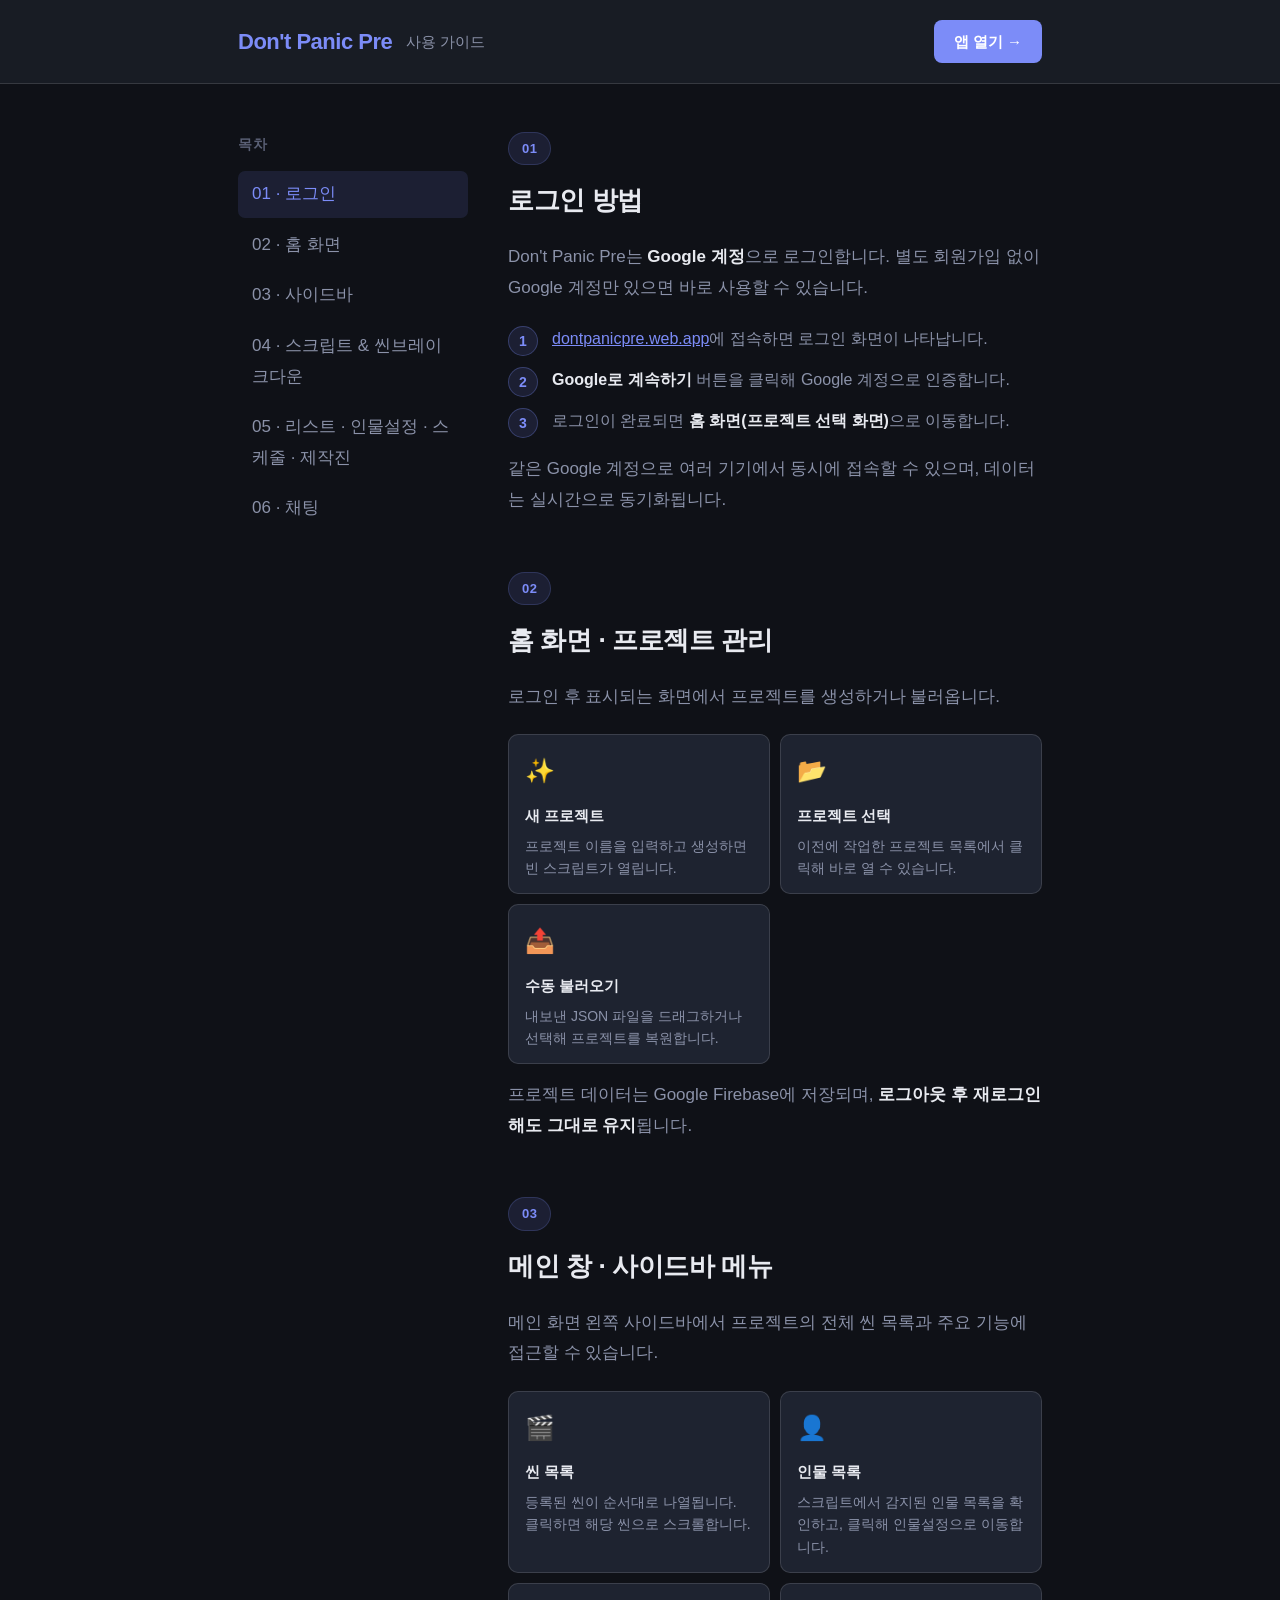
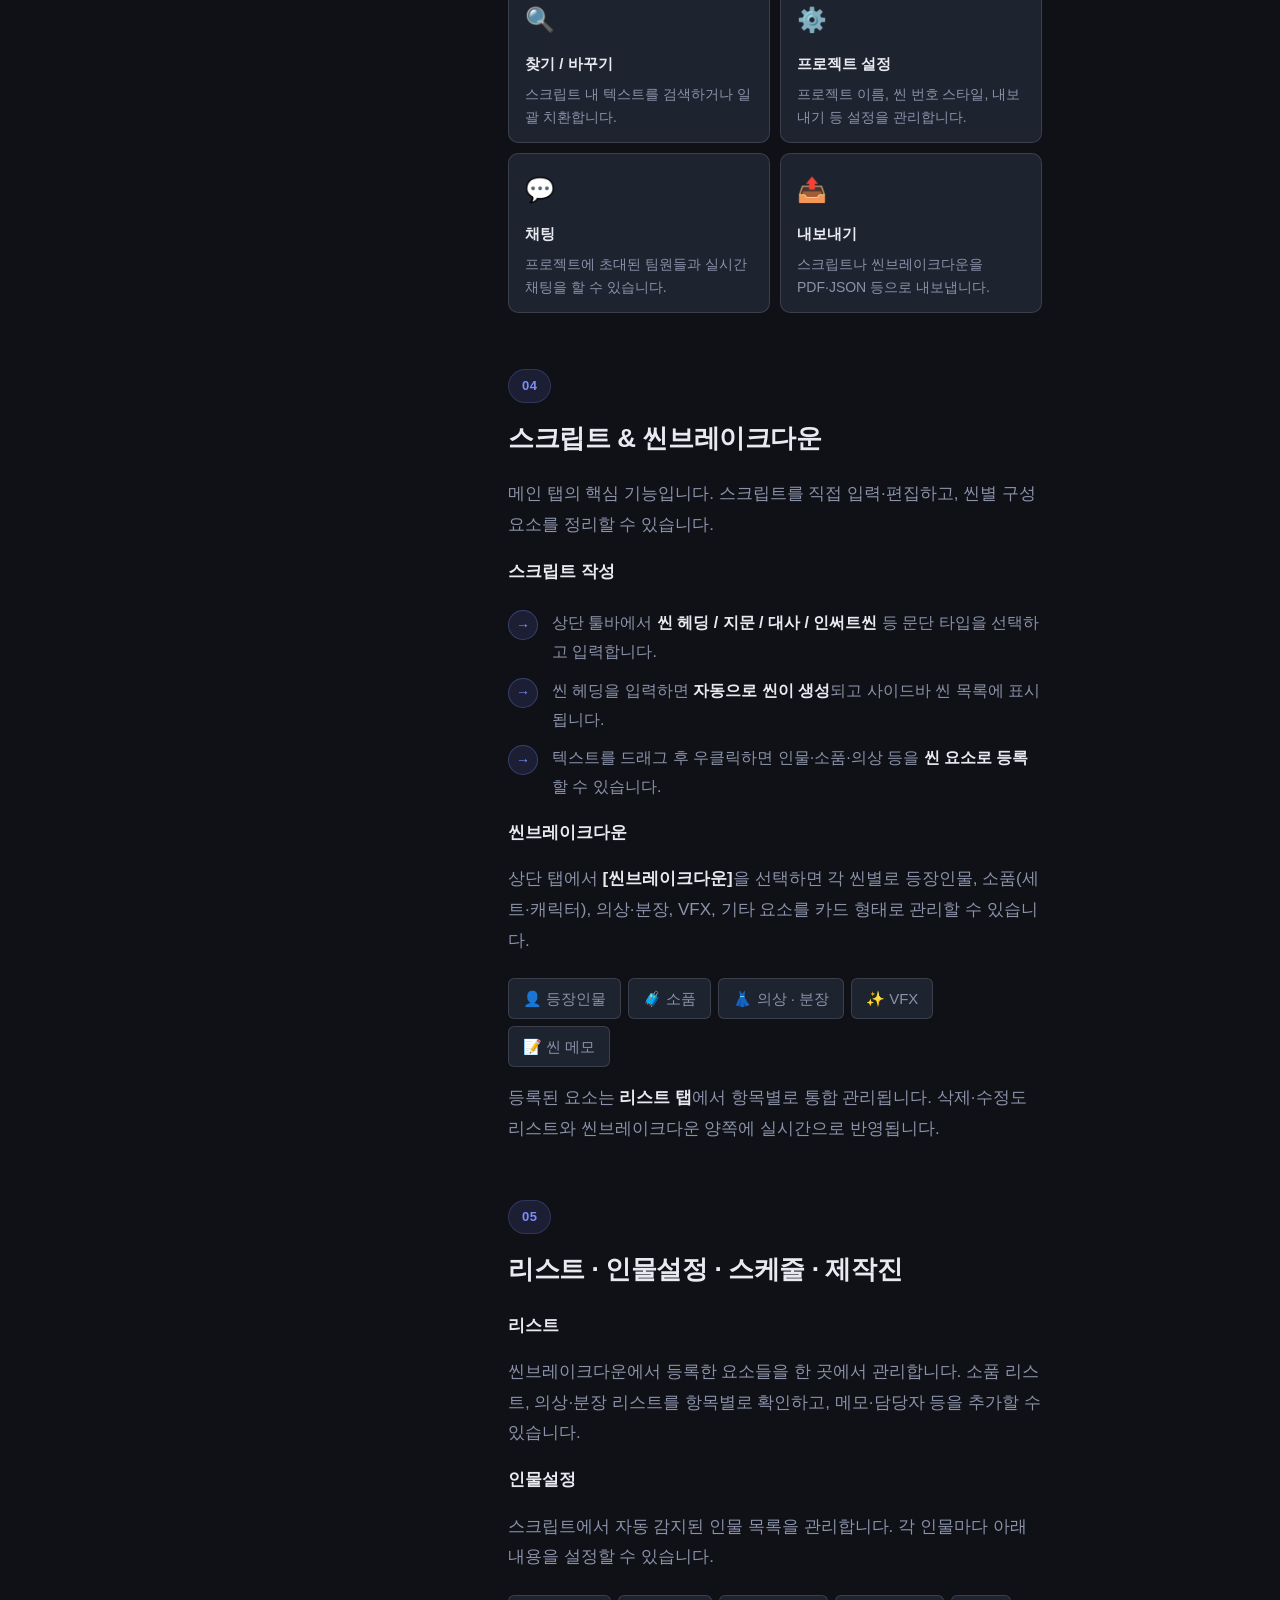
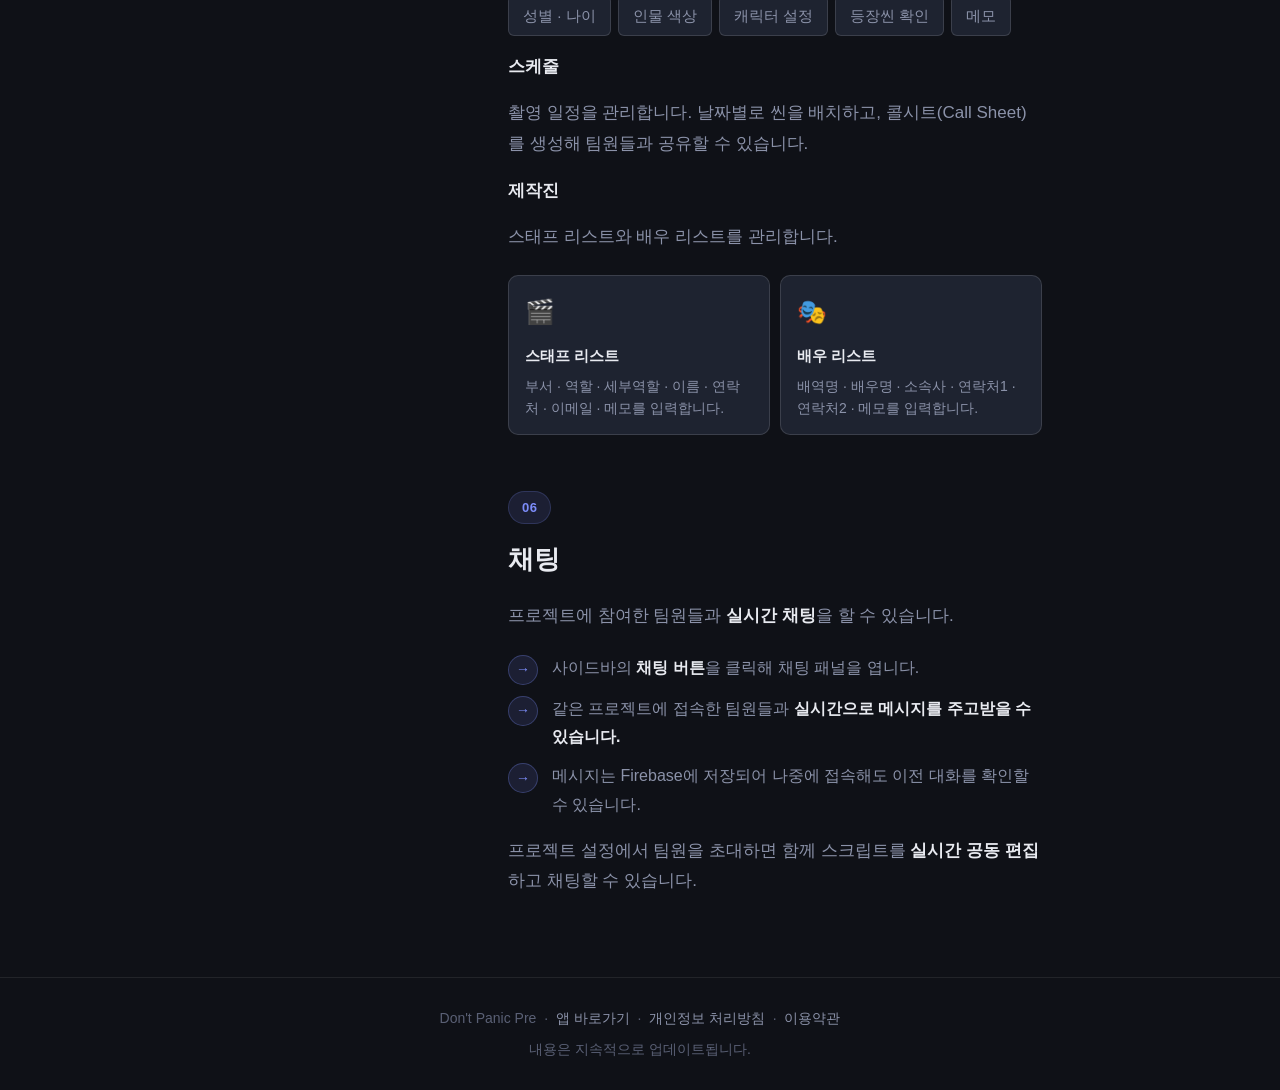
==== docs/guide.html @ 20be88e1 "사용가이드 목차 폰트 추가 확대 Co-Authored-By: Claude Sonnet 4.6 <noreply@anthropic.com>" ====
<!DOCTYPE html>
<html lang="ko">
<head>
  <meta charset="UTF-8">
  <meta name="viewport" content="width=device-width, initial-scale=1.0">
  <title>Don't Panic Pre — 사용 가이드</title>
  <style>
    :root {
      --bg: #0f1117;
      --surface: #181c24;
      --surface2: #1e2330;
      --border: rgba(255,255,255,.08);
      --border2: rgba(255,255,255,.13);
      --text: #e8eaf0;
      --text-muted: #8b92a9;
      --text-dim: #5a6075;
      --accent: #7c8cf8;
      --accent-glow: rgba(124,140,248,.12);
      --radius: 10px;
    }
    * { box-sizing: border-box; margin: 0; padding: 0; }
    body {
      background: var(--bg);
      color: var(--text);
      font-family: 'Apple SD Gothic Neo', 'Noto Sans KR', -apple-system, sans-serif;
      font-size: 17px;
      line-height: 1.8;
    }

    /* 헤더 */
    header {
      background: var(--surface);
      border-bottom: 1px solid var(--border2);
      padding: 20px 0;
      position: sticky;
      top: 0;
      z-index: 100;
    }
    .header-inner {
      max-width: 860px;
      margin: 0 auto;
      padding: 0 28px;
      display: flex;
      align-items: center;
      gap: 14px;
    }
    .header-logo {
      font-size: 22px;
      font-weight: 900;
      letter-spacing: -.5px;
      color: var(--accent);
    }
    .header-sub {
      font-size: 15px;
      color: var(--text-muted);
    }
    .header-btn {
      margin-left: auto;
      padding: 8px 20px;
      border-radius: 8px;
      background: var(--accent);
      color: #fff;
      font-size: 15px;
      font-weight: 700;
      text-decoration: none;
      transition: opacity .15s;
    }
    .header-btn:hover { opacity: .85; }

    /* 레이아웃 */
    .layout {
      max-width: 860px;
      margin: 0 auto;
      padding: 48px 28px 80px;
      display: grid;
      grid-template-columns: 230px 1fr;
      gap: 40px;
      align-items: start;
    }
    @media (max-width: 680px) {
      .layout { grid-template-columns: 1fr; }
      .toc { display: none; }
    }

    /* 목차 */
    .toc {
      position: sticky;
      top: 80px;
    }
    .toc-title {
      font-size: 14px;
      font-weight: 700;
      color: var(--text-dim);
      letter-spacing: .7px;
      text-transform: uppercase;
      margin-bottom: 14px;
    }
    .toc-list {
      list-style: none;
      display: flex;
      flex-direction: column;
      gap: 4px;
    }
    .toc-list a {
      display: block;
      padding: 8px 14px;
      border-radius: 7px;
      color: var(--text-muted);
      text-decoration: none;
      font-size: 17px;
      transition: all .12s;
    }
    .toc-list a:hover {
      color: var(--text);
      background: var(--surface2);
    }
    .toc-list a.active {
      color: var(--accent);
      background: var(--accent-glow);
    }

    /* 본문 */
    .content {
      display: flex;
      flex-direction: column;
      gap: 56px;
    }

    /* 섹션 */
    .section { scroll-margin-top: 100px; }
    .section-badge {
      display: inline-block;
      font-size: 13px;
      font-weight: 700;
      color: var(--accent);
      background: var(--accent-glow);
      border: 1px solid rgba(124,140,248,.2);
      border-radius: 20px;
      padding: 4px 13px;
      letter-spacing: .4px;
      margin-bottom: 12px;
    }
    .section-title {
      font-size: 26px;
      font-weight: 900;
      letter-spacing: -.4px;
      color: var(--text);
      margin-bottom: 18px;
    }
    .section-body {
      display: flex;
      flex-direction: column;
      gap: 16px;
      color: var(--text-muted);
    }
    .section-body p { color: var(--text-muted); }
    .section-body strong { color: var(--text); font-weight: 700; }

    /* 카드 */
    .card-grid {
      display: grid;
      grid-template-columns: repeat(auto-fill, minmax(200px, 1fr));
      gap: 10px;
      margin-top: 6px;
    }
    .card {
      background: var(--surface2);
      border: 1px solid var(--border2);
      border-radius: var(--radius);
      padding: 14px 16px;
    }
    .card-icon { font-size: 24px; margin-bottom: 9px; }
    .card-title { font-size: 15px; font-weight: 700; color: var(--text); margin-bottom: 6px; }
    .card-desc { font-size: 14px; color: var(--text-muted); line-height: 1.6; }

    /* 스텝 */
    .steps {
      display: flex;
      flex-direction: column;
      gap: 10px;
      margin-top: 6px;
    }
    .step {
      display: flex;
      gap: 14px;
      align-items: flex-start;
    }
    .step-num {
      flex-shrink: 0;
      width: 30px;
      height: 30px;
      border-radius: 50%;
      background: var(--accent-glow);
      border: 1px solid rgba(124,140,248,.3);
      color: var(--accent);
      font-size: 14px;
      font-weight: 700;
      display: flex;
      align-items: center;
      justify-content: center;
      margin-top: 1px;
    }
    .step-text { font-size: 16px; color: var(--text-muted); }
    .step-text strong { color: var(--text); }

    /* 태그 리스트 */
    .tag-list {
      display: flex;
      flex-wrap: wrap;
      gap: 7px;
      margin-top: 6px;
    }
    .tag {
      background: var(--surface2);
      border: 1px solid var(--border2);
      border-radius: 6px;
      padding: 6px 14px;
      font-size: 15px;
      color: var(--text-muted);
    }
    .tag strong { color: var(--text); }

    /* 구분선 */
    hr { border: none; border-top: 1px solid var(--border); }

    /* 푸터 */
    footer {
      border-top: 1px solid var(--border);
      padding: 28px;
      text-align: center;
      color: var(--text-dim);
      font-size: 14px;
    }
    footer a { color: var(--text-muted); text-decoration: none; }
    footer a:hover { color: var(--text); }
  </style>
</head>
<body>

<header>
  <div class="header-inner">
    <div class="header-logo">Don't Panic Pre</div>
    <div class="header-sub">사용 가이드</div>
    <a class="header-btn" href="https://dontpanicpre.web.app" target="_blank">앱 열기 →</a>
  </div>
</header>

<div class="layout">

  <!-- 목차 -->
  <nav class="toc">
    <div class="toc-title">목차</div>
    <ul class="toc-list">
      <li><a href="#login">01 · 로그인</a></li>
      <li><a href="#home">02 · 홈 화면</a></li>
      <li><a href="#sidebar">03 · 사이드바</a></li>
      <li><a href="#script">04 · 스크립트 & 씬브레이크다운</a></li>
      <li><a href="#tabs">05 · 리스트 · 인물설정 · 스케줄 · 제작진</a></li>
      <li><a href="#chat">06 · 채팅</a></li>
    </ul>
  </nav>

  <!-- 본문 -->
  <main class="content">

    <!-- 01 로그인 -->
    <section class="section" id="login">
      <div class="section-badge">01</div>
      <h2 class="section-title">로그인 방법</h2>
      <div class="section-body">
        <p>Don't Panic Pre는 <strong>Google 계정</strong>으로 로그인합니다. 별도 회원가입 없이 Google 계정만 있으면 바로 사용할 수 있습니다.</p>
        <div class="steps">
          <div class="step">
            <div class="step-num">1</div>
            <div class="step-text"><a href="https://dontpanicpre.web.app" style="color:var(--accent)">dontpanicpre.web.app</a>에 접속하면 로그인 화면이 나타납니다.</div>
          </div>
          <div class="step">
            <div class="step-num">2</div>
            <div class="step-text"><strong>Google로 계속하기</strong> 버튼을 클릭해 Google 계정으로 인증합니다.</div>
          </div>
          <div class="step">
            <div class="step-num">3</div>
            <div class="step-text">로그인이 완료되면 <strong>홈 화면(프로젝트 선택 화면)</strong>으로 이동합니다.</div>
          </div>
        </div>
        <p>같은 Google 계정으로 여러 기기에서 동시에 접속할 수 있으며, 데이터는 실시간으로 동기화됩니다.</p>
      </div>
    </section>

    <!-- 02 홈 화면 -->
    <section class="section" id="home">
      <div class="section-badge">02</div>
      <h2 class="section-title">홈 화면 · 프로젝트 관리</h2>
      <div class="section-body">
        <p>로그인 후 표시되는 화면에서 프로젝트를 생성하거나 불러옵니다.</p>
        <div class="card-grid">
          <div class="card">
            <div class="card-icon">✨</div>
            <div class="card-title">새 프로젝트</div>
            <div class="card-desc">프로젝트 이름을 입력하고 생성하면 빈 스크립트가 열립니다.</div>
          </div>
          <div class="card">
            <div class="card-icon">📂</div>
            <div class="card-title">프로젝트 선택</div>
            <div class="card-desc">이전에 작업한 프로젝트 목록에서 클릭해 바로 열 수 있습니다.</div>
          </div>
          <div class="card">
            <div class="card-icon">📤</div>
            <div class="card-title">수동 불러오기</div>
            <div class="card-desc">내보낸 JSON 파일을 드래그하거나 선택해 프로젝트를 복원합니다.</div>
          </div>
        </div>
        <p>프로젝트 데이터는 Google Firebase에 저장되며, <strong>로그아웃 후 재로그인해도 그대로 유지</strong>됩니다.</p>
      </div>
    </section>

    <!-- 03 사이드바 -->
    <section class="section" id="sidebar">
      <div class="section-badge">03</div>
      <h2 class="section-title">메인 창 · 사이드바 메뉴</h2>
      <div class="section-body">
        <p>메인 화면 왼쪽 사이드바에서 프로젝트의 전체 씬 목록과 주요 기능에 접근할 수 있습니다.</p>
        <div class="card-grid">
          <div class="card">
            <div class="card-icon">🎬</div>
            <div class="card-title">씬 목록</div>
            <div class="card-desc">등록된 씬이 순서대로 나열됩니다. 클릭하면 해당 씬으로 스크롤합니다.</div>
          </div>
          <div class="card">
            <div class="card-icon">👤</div>
            <div class="card-title">인물 목록</div>
            <div class="card-desc">스크립트에서 감지된 인물 목록을 확인하고, 클릭해 인물설정으로 이동합니다.</div>
          </div>
          <div class="card">
            <div class="card-icon">🔍</div>
            <div class="card-title">찾기 / 바꾸기</div>
            <div class="card-desc">스크립트 내 텍스트를 검색하거나 일괄 치환합니다.</div>
          </div>
          <div class="card">
            <div class="card-icon">⚙️</div>
            <div class="card-title">프로젝트 설정</div>
            <div class="card-desc">프로젝트 이름, 씬 번호 스타일, 내보내기 등 설정을 관리합니다.</div>
          </div>
          <div class="card">
            <div class="card-icon">💬</div>
            <div class="card-title">채팅</div>
            <div class="card-desc">프로젝트에 초대된 팀원들과 실시간 채팅을 할 수 있습니다.</div>
          </div>
          <div class="card">
            <div class="card-icon">📤</div>
            <div class="card-title">내보내기</div>
            <div class="card-desc">스크립트나 씬브레이크다운을 PDF·JSON 등으로 내보냅니다.</div>
          </div>
        </div>
      </div>
    </section>

    <!-- 04 스크립트 & 씬브레이크다운 -->
    <section class="section" id="script">
      <div class="section-badge">04</div>
      <h2 class="section-title">스크립트 & 씬브레이크다운</h2>
      <div class="section-body">
        <p>메인 탭의 핵심 기능입니다. 스크립트를 직접 입력·편집하고, 씬별 구성요소를 정리할 수 있습니다.</p>

        <strong>스크립트 작성</strong>
        <div class="steps">
          <div class="step">
            <div class="step-num">→</div>
            <div class="step-text">상단 툴바에서 <strong>씬 헤딩 / 지문 / 대사 / 인써트씬</strong> 등 문단 타입을 선택하고 입력합니다.</div>
          </div>
          <div class="step">
            <div class="step-num">→</div>
            <div class="step-text">씬 헤딩을 입력하면 <strong>자동으로 씬이 생성</strong>되고 사이드바 씬 목록에 표시됩니다.</div>
          </div>
          <div class="step">
            <div class="step-num">→</div>
            <div class="step-text">텍스트를 드래그 후 우클릭하면 인물·소품·의상 등을 <strong>씬 요소로 등록</strong>할 수 있습니다.</div>
          </div>
        </div>

        <strong>씬브레이크다운</strong>
        <p>상단 탭에서 <strong>[씬브레이크다운]</strong>을 선택하면 각 씬별로 등장인물, 소품(세트·캐릭터), 의상·분장, VFX, 기타 요소를 카드 형태로 관리할 수 있습니다.</p>
        <div class="tag-list">
          <div class="tag"><strong>👤</strong> 등장인물</div>
          <div class="tag"><strong>🧳</strong> 소품</div>
          <div class="tag"><strong>👗</strong> 의상 · 분장</div>
          <div class="tag"><strong>✨</strong> VFX</div>
          <div class="tag"><strong>📝</strong> 씬 메모</div>
        </div>
        <p>등록된 요소는 <strong>리스트 탭</strong>에서 항목별로 통합 관리됩니다. 삭제·수정도 리스트와 씬브레이크다운 양쪽에 실시간으로 반영됩니다.</p>
      </div>
    </section>

    <!-- 05 리스트·인물설정·스케줄·제작진 -->
    <section class="section" id="tabs">
      <div class="section-badge">05</div>
      <h2 class="section-title">리스트 · 인물설정 · 스케줄 · 제작진</h2>
      <div class="section-body">

        <strong>리스트</strong>
        <p>씬브레이크다운에서 등록한 요소들을 한 곳에서 관리합니다. 소품 리스트, 의상·분장 리스트를 항목별로 확인하고, 메모·담당자 등을 추가할 수 있습니다.</p>

        <strong>인물설정</strong>
        <p>스크립트에서 자동 감지된 인물 목록을 관리합니다. 각 인물마다 아래 내용을 설정할 수 있습니다.</p>
        <div class="tag-list">
          <div class="tag">성별 · 나이</div>
          <div class="tag">인물 색상</div>
          <div class="tag">캐릭터 설정</div>
          <div class="tag">등장씬 확인</div>
          <div class="tag">메모</div>
        </div>

        <strong>스케줄</strong>
        <p>촬영 일정을 관리합니다. 날짜별로 씬을 배치하고, 콜시트(Call Sheet)를 생성해 팀원들과 공유할 수 있습니다.</p>

        <strong>제작진</strong>
        <p>스태프 리스트와 배우 리스트를 관리합니다.</p>
        <div class="card-grid">
          <div class="card">
            <div class="card-icon">🎬</div>
            <div class="card-title">스태프 리스트</div>
            <div class="card-desc">부서 · 역할 · 세부역할 · 이름 · 연락처 · 이메일 · 메모를 입력합니다.</div>
          </div>
          <div class="card">
            <div class="card-icon">🎭</div>
            <div class="card-title">배우 리스트</div>
            <div class="card-desc">배역명 · 배우명 · 소속사 · 연락처1 · 연락처2 · 메모를 입력합니다.</div>
          </div>
        </div>
      </div>
    </section>

    <!-- 06 채팅 -->
    <section class="section" id="chat">
      <div class="section-badge">06</div>
      <h2 class="section-title">채팅</h2>
      <div class="section-body">
        <p>프로젝트에 참여한 팀원들과 <strong>실시간 채팅</strong>을 할 수 있습니다.</p>
        <div class="steps">
          <div class="step">
            <div class="step-num">→</div>
            <div class="step-text">사이드바의 <strong>채팅 버튼</strong>을 클릭해 채팅 패널을 엽니다.</div>
          </div>
          <div class="step">
            <div class="step-num">→</div>
            <div class="step-text">같은 프로젝트에 접속한 팀원들과 <strong>실시간으로 메시지를 주고받을 수 있습니다.</strong></div>
          </div>
          <div class="step">
            <div class="step-num">→</div>
            <div class="step-text">메시지는 Firebase에 저장되어 나중에 접속해도 이전 대화를 확인할 수 있습니다.</div>
          </div>
        </div>
        <p>프로젝트 설정에서 팀원을 초대하면 함께 스크립트를 <strong>실시간 공동 편집</strong>하고 채팅할 수 있습니다.</p>
      </div>
    </section>

  </main>
</div>

<footer>
  <p>Don't Panic Pre &nbsp;·&nbsp; <a href="https://dontpanicpre.web.app" target="_blank">앱 바로가기</a> &nbsp;·&nbsp; <a href="privacy.html">개인정보 처리방침</a> &nbsp;·&nbsp; <a href="terms.html">이용약관</a></p>
  <p style="margin-top:6px">내용은 지속적으로 업데이트됩니다.</p>
</footer>

<script>
  // 스크롤 위치에 따른 목차 활성화
  const sections = document.querySelectorAll('.section');
  const tocLinks = document.querySelectorAll('.toc-list a');

  const observer = new IntersectionObserver(entries => {
    entries.forEach(entry => {
      if (entry.isIntersecting) {
        tocLinks.forEach(a => a.classList.remove('active'));
        const active = document.querySelector(`.toc-list a[href="#${entry.target.id}"]`);
        if (active) active.classList.add('active');
      }
    });
  }, { rootMargin: '-20% 0px -70% 0px' });

  sections.forEach(s => observer.observe(s));
</script>

</body>
</html>
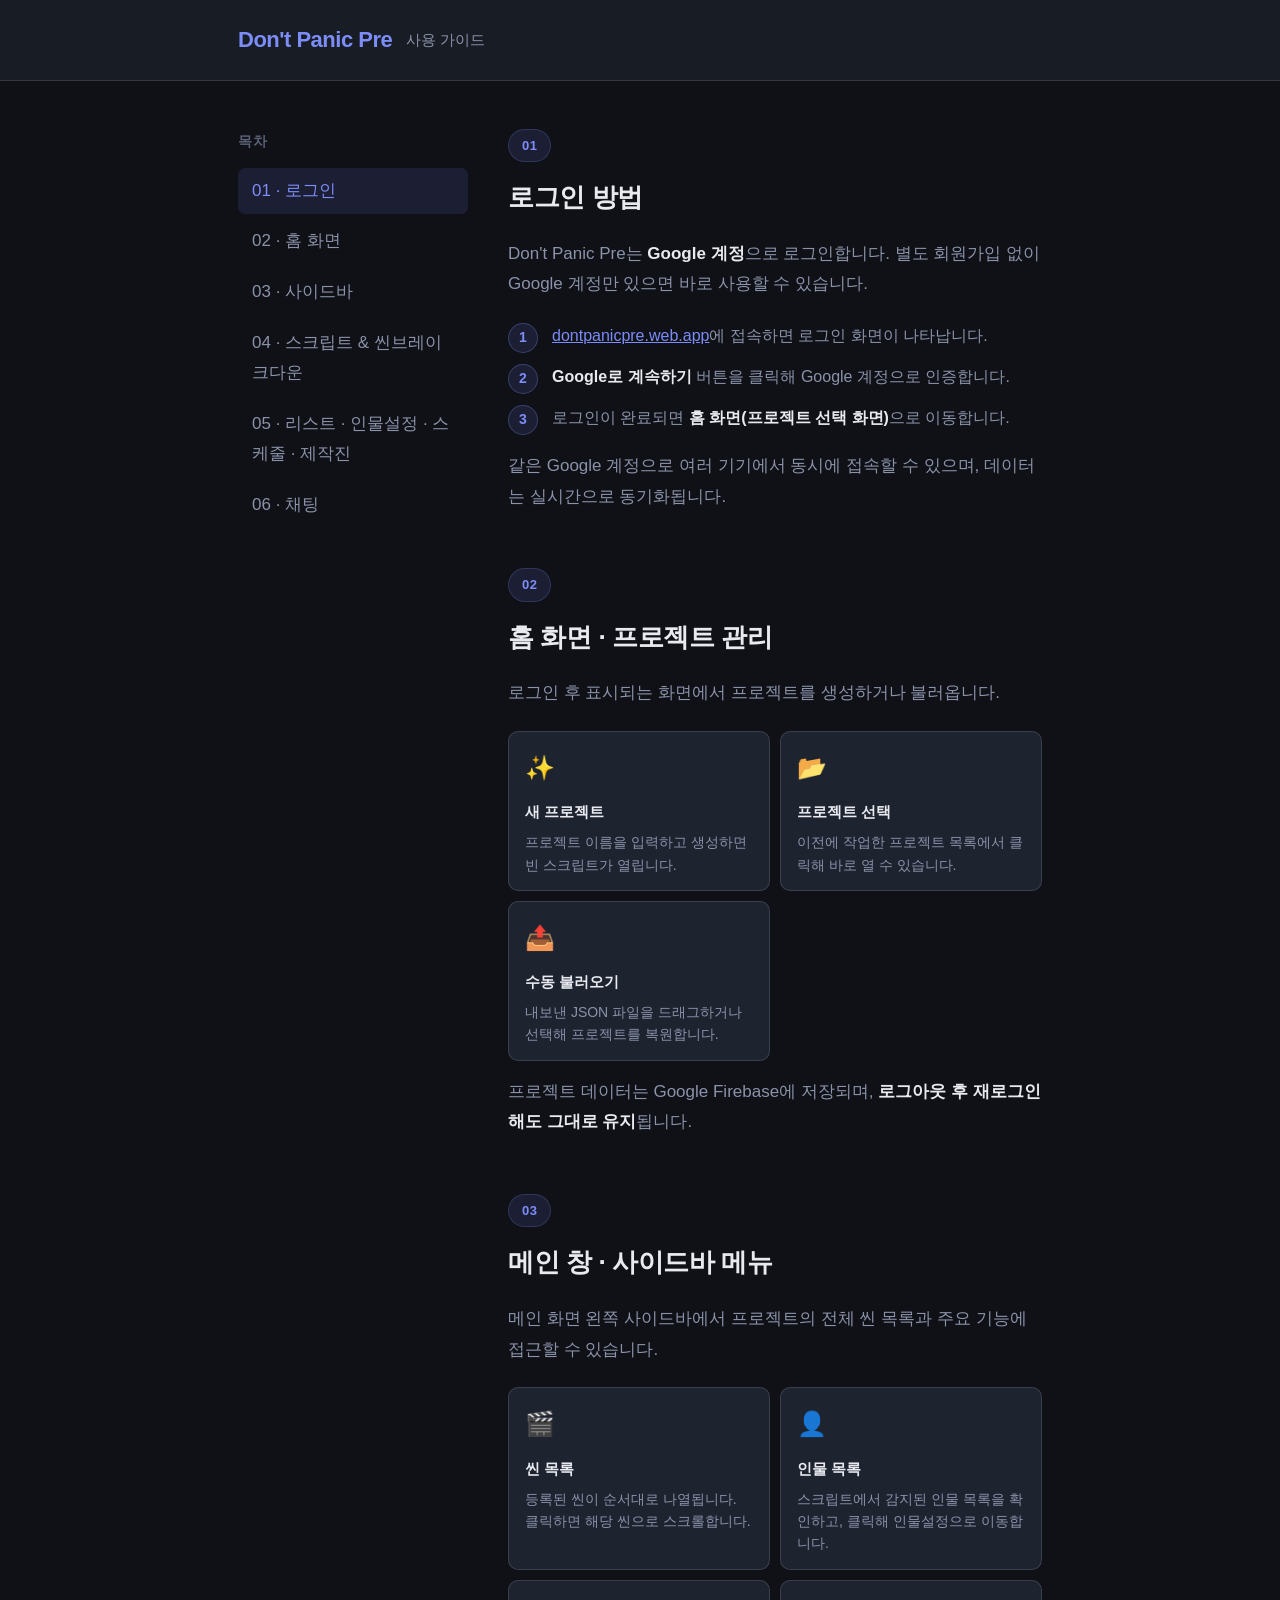
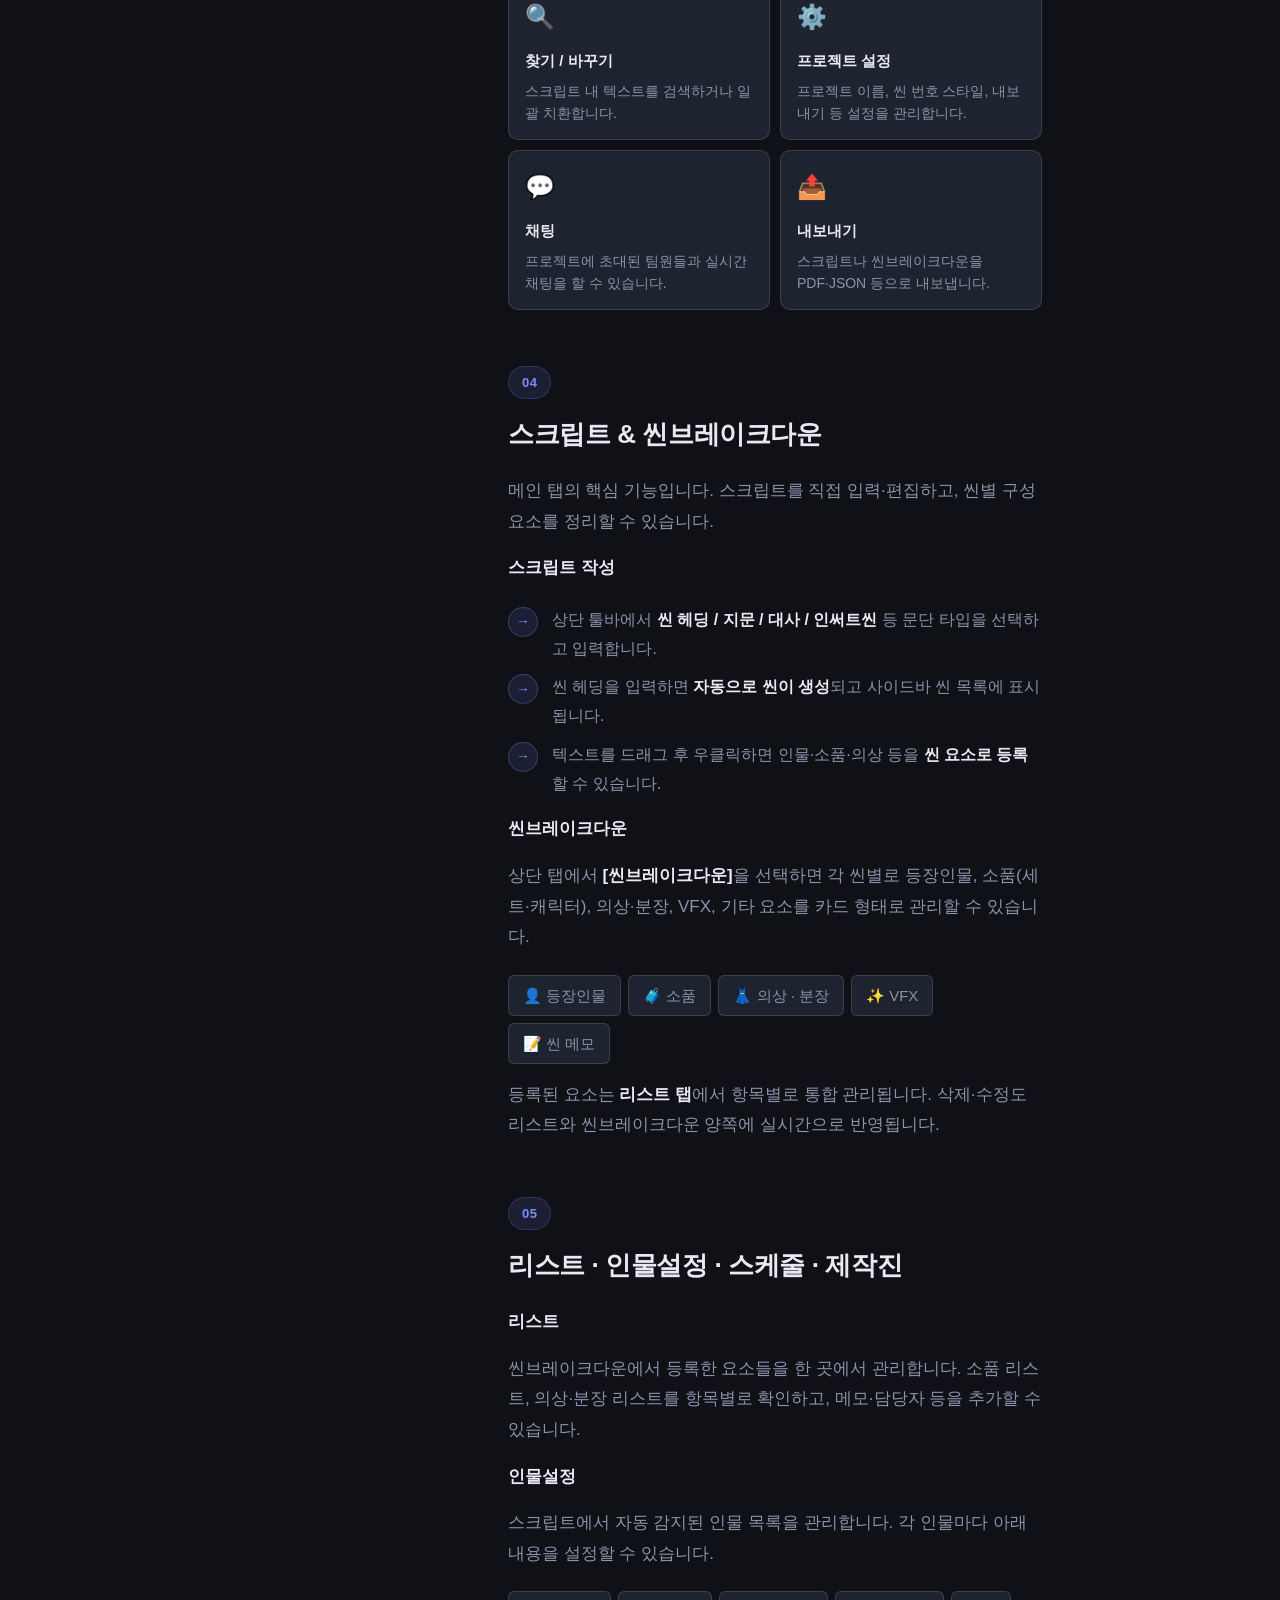
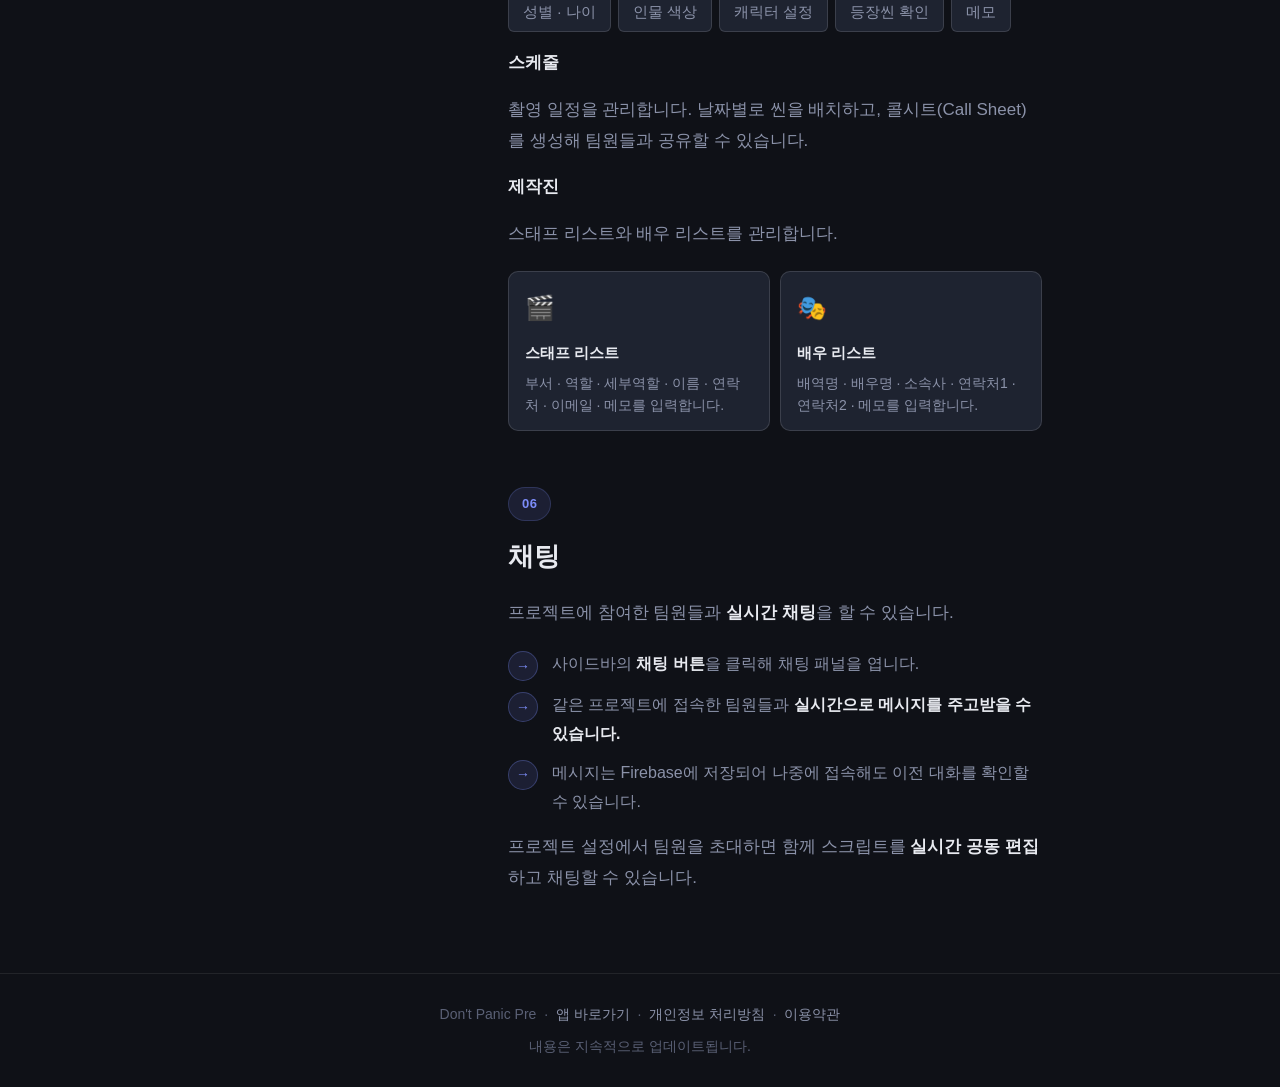
==== commit a34bf340: "사용가이드 목차 sticky 고정, 앱 열기 버튼 제거 Co-Authored-By: Claude Sonnet 4.6 <noreply@anthropic.com>" ====
--- a/docs/guide.html
+++ b/docs/guide.html
@@ -54,18 +54,6 @@
       font-size: 15px;
       color: var(--text-muted);
     }
-    .header-btn {
-      margin-left: auto;
-      padding: 8px 20px;
-      border-radius: 8px;
-      background: var(--accent);
-      color: #fff;
-      font-size: 15px;
-      font-weight: 700;
-      text-decoration: none;
-      transition: opacity .15s;
-    }
-    .header-btn:hover { opacity: .85; }
 
     /* 레이아웃 */
     .layout {
@@ -75,7 +63,6 @@
       display: grid;
       grid-template-columns: 230px 1fr;
       gap: 40px;
-      align-items: start;
     }
     @media (max-width: 680px) {
       .layout { grid-template-columns: 1fr; }
@@ -86,6 +73,7 @@
     .toc {
       position: sticky;
       top: 80px;
+      align-self: start;
     }
     .toc-title {
       font-size: 14px;
@@ -241,7 +229,6 @@
   <div class="header-inner">
     <div class="header-logo">Don't Panic Pre</div>
     <div class="header-sub">사용 가이드</div>
-    <a class="header-btn" href="https://dontpanicpre.web.app" target="_blank">앱 열기 →</a>
   </div>
 </header>
 
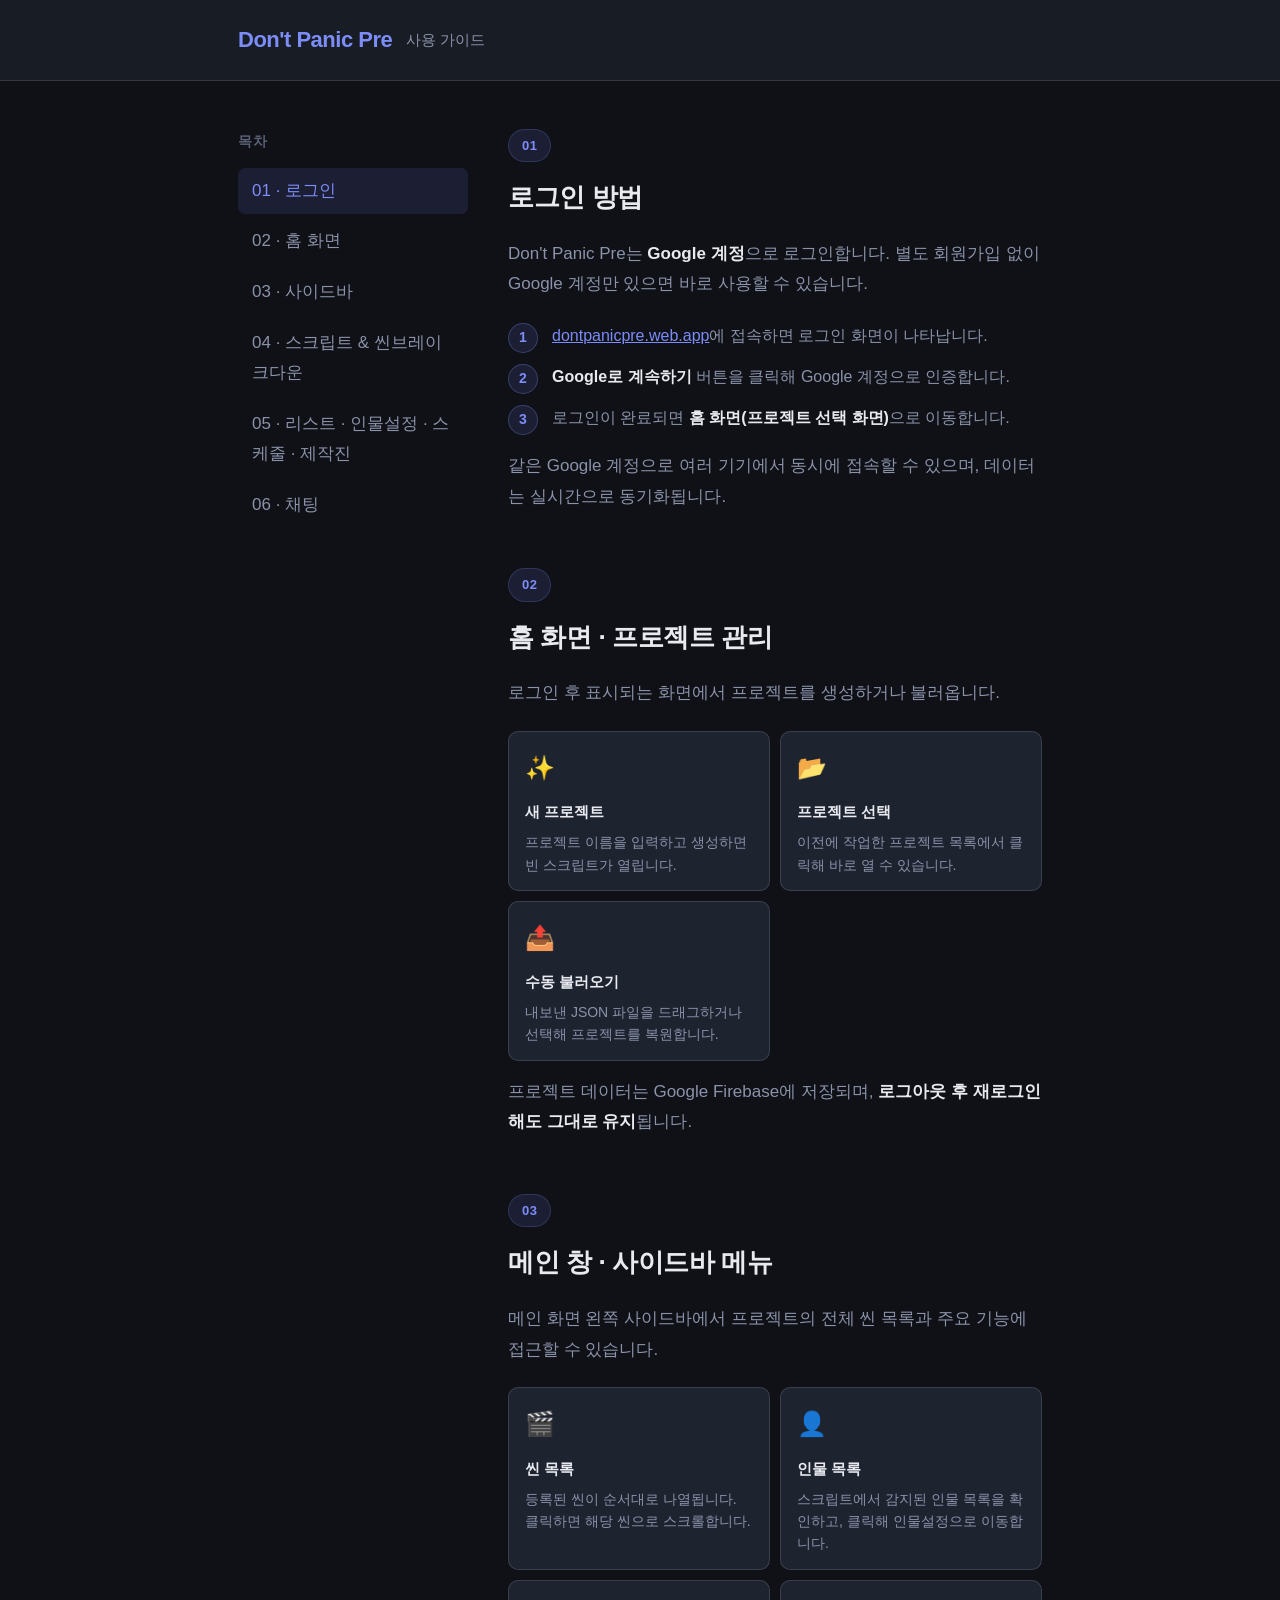
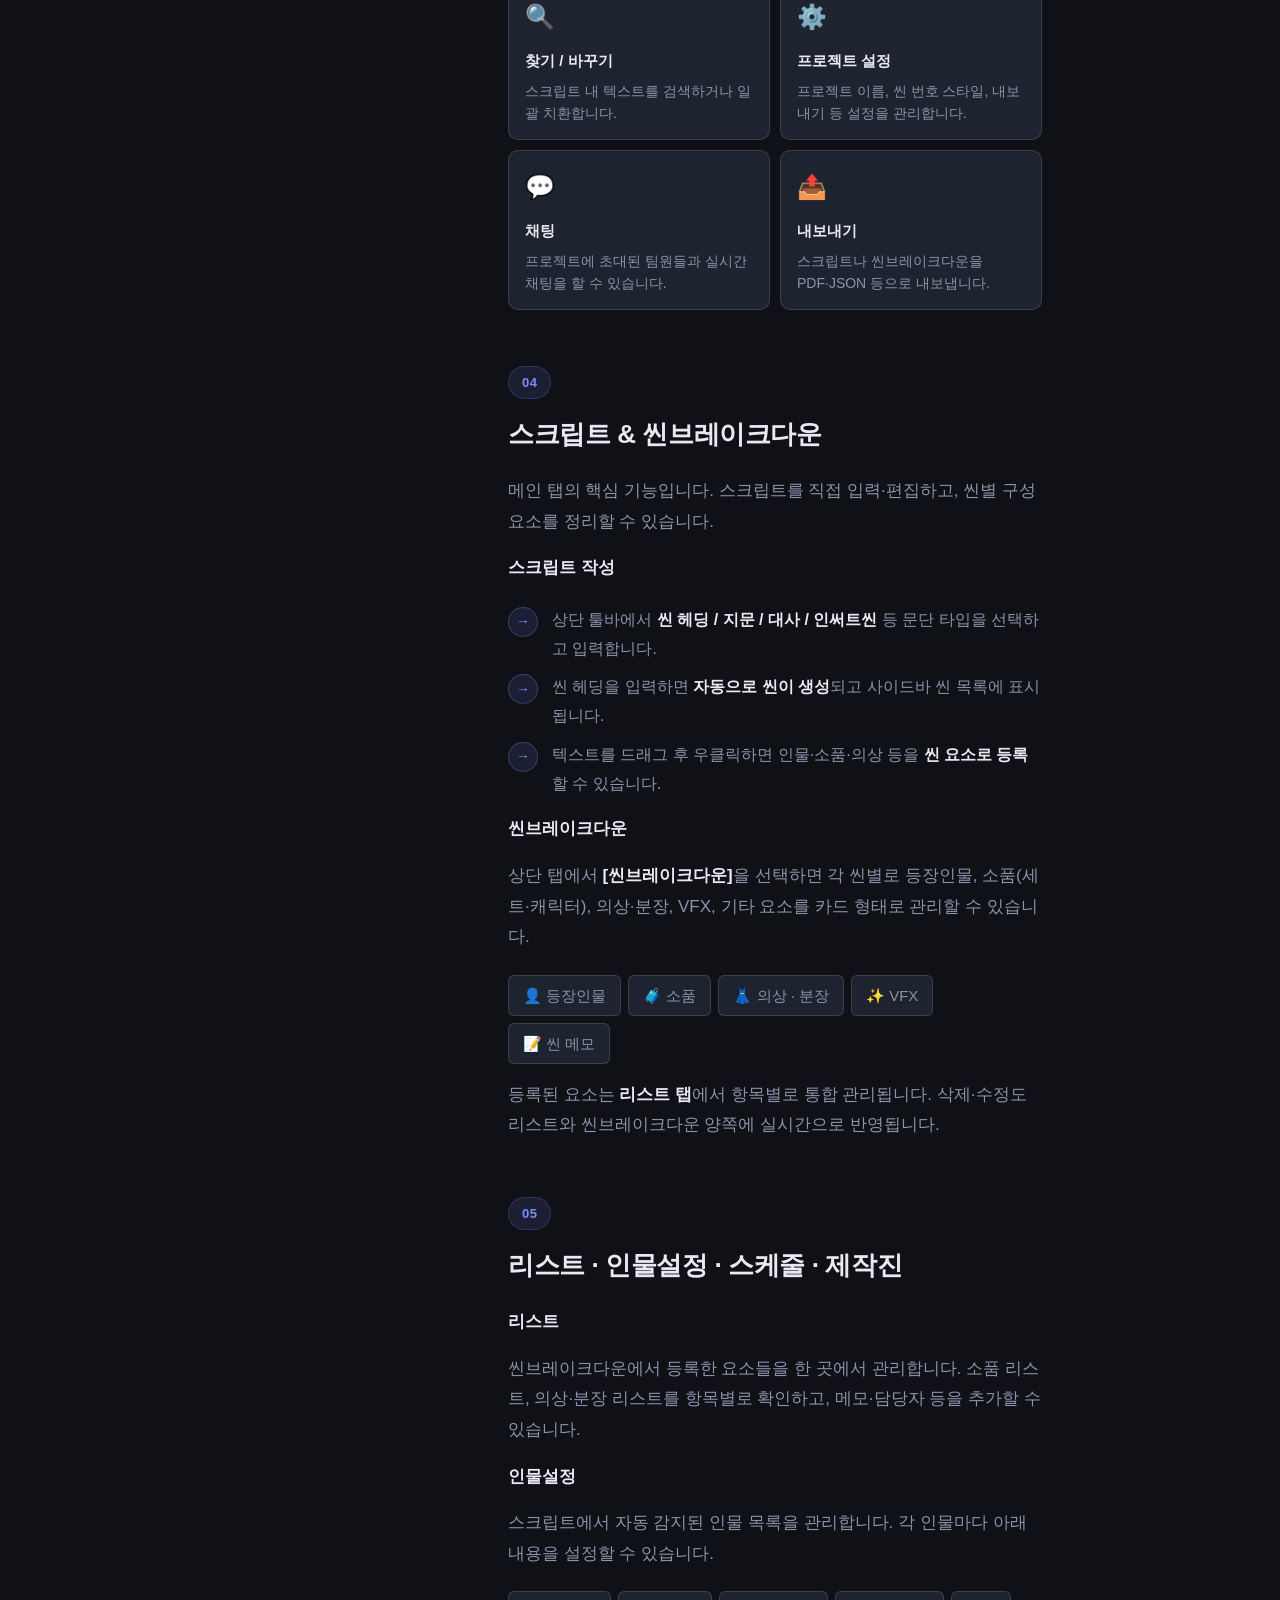
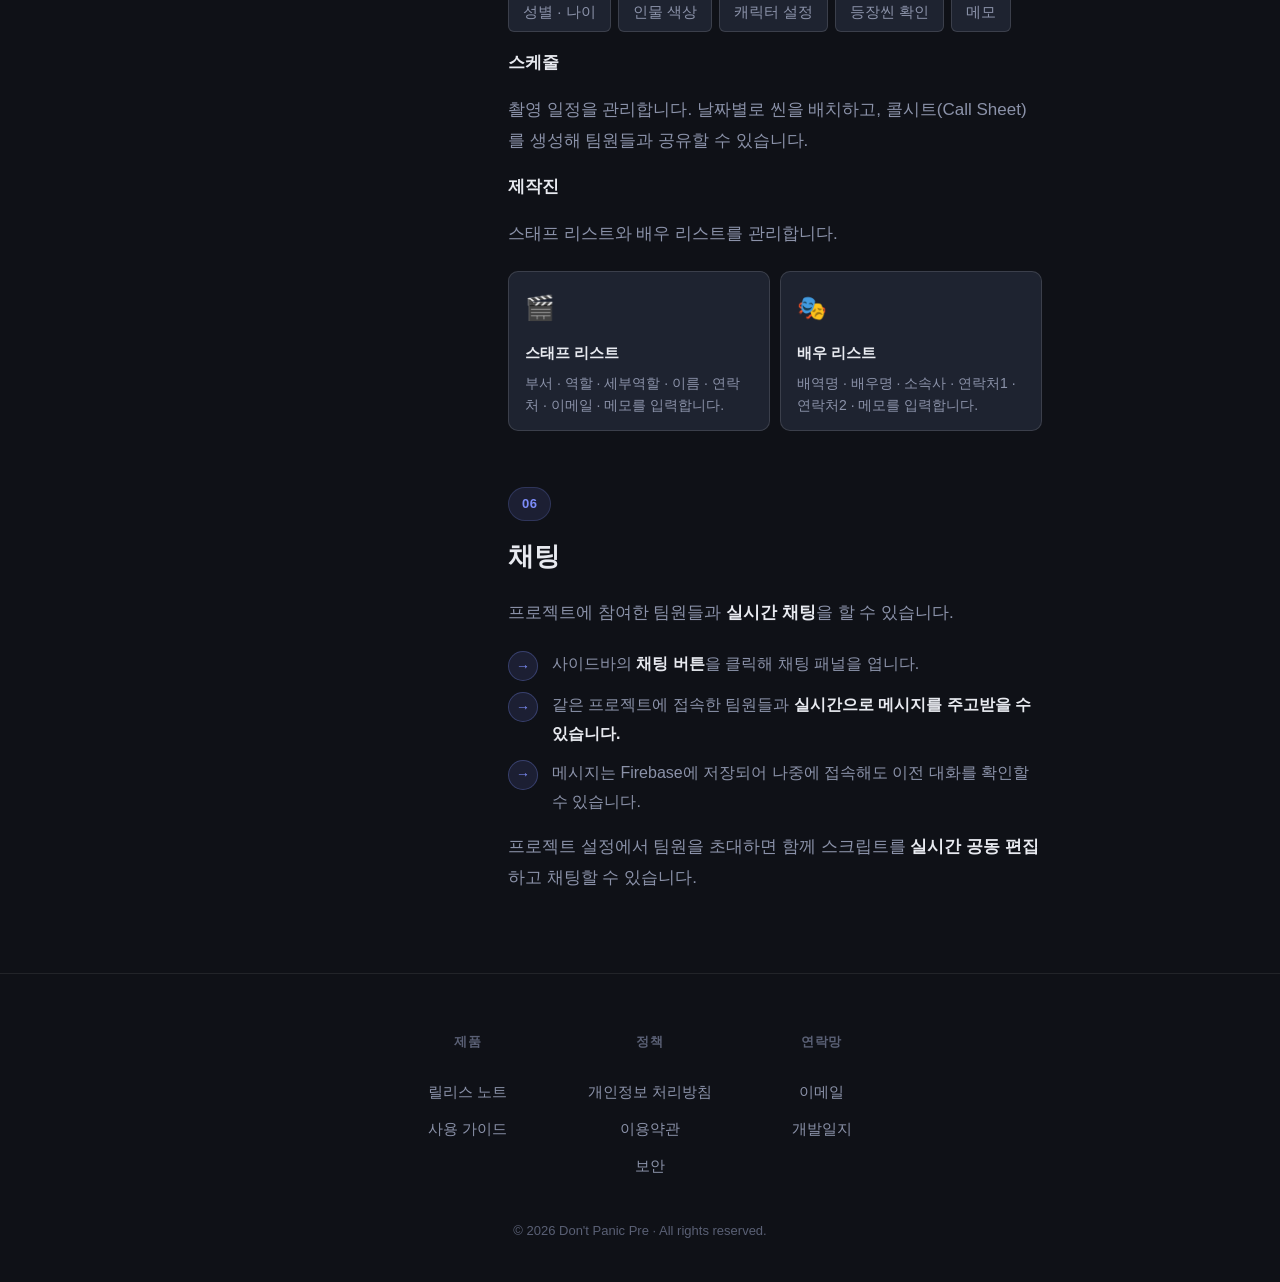
==== commit 7c6280dc: "랜딩 푸터 사용가이드 링크 추가, 가이드 페이지 푸터 통일 Co-Authored-By: Claude Sonnet 4.6 <noreply@anthropic.com>" ====
--- a/docs/guide.html
+++ b/docs/guide.html
@@ -214,13 +214,41 @@
     /* 푸터 */
     footer {
       border-top: 1px solid var(--border);
-      padding: 28px;
+      padding: 56px 28px 40px;
       text-align: center;
+    }
+    .footer-cols {
+      display: flex;
+      justify-content: center;
+      gap: 80px;
+      margin-bottom: 40px;
+      flex-wrap: wrap;
+    }
+    .footer-col-title {
+      font-size: 13px;
+      font-weight: 700;
       color: var(--text-dim);
-      font-size: 14px;
-    }
-    footer a { color: var(--text-muted); text-decoration: none; }
-    footer a:hover { color: var(--text); }
+      text-transform: uppercase;
+      letter-spacing: .6px;
+      margin-bottom: 14px;
+    }
+    .footer-col {
+      display: flex;
+      flex-direction: column;
+      gap: 10px;
+      align-items: center;
+    }
+    .footer-link {
+      font-size: 15px;
+      color: var(--text-muted);
+      text-decoration: none;
+      transition: color .12s;
+    }
+    .footer-link:hover { color: var(--text); }
+    .footer-copy {
+      font-size: 13px;
+      color: var(--text-dim);
+    }
   </style>
 </head>
 <body>
@@ -445,8 +473,25 @@
 </div>
 
 <footer>
-  <p>Don't Panic Pre &nbsp;·&nbsp; <a href="https://dontpanicpre.web.app" target="_blank">앱 바로가기</a> &nbsp;·&nbsp; <a href="privacy.html">개인정보 처리방침</a> &nbsp;·&nbsp; <a href="terms.html">이용약관</a></p>
-  <p style="margin-top:6px">내용은 지속적으로 업데이트됩니다.</p>
+  <div class="footer-cols">
+    <div class="footer-col">
+      <div class="footer-col-title">제품</div>
+      <a class="footer-link" href="#">릴리스 노트</a>
+      <a class="footer-link" href="guide.html">사용 가이드</a>
+    </div>
+    <div class="footer-col">
+      <div class="footer-col-title">정책</div>
+      <a class="footer-link" href="privacy.html">개인정보 처리방침</a>
+      <a class="footer-link" href="terms.html">이용약관</a>
+      <a class="footer-link" href="security.html">보안</a>
+    </div>
+    <div class="footer-col">
+      <div class="footer-col-title">연락망</div>
+      <a class="footer-link" href="mailto:yogotgam@gmail.com">이메일</a>
+      <a class="footer-link" href="#">개발일지</a>
+    </div>
+  </div>
+  <p class="footer-copy">© 2026 Don't Panic Pre · All rights reserved.</p>
 </footer>
 
 <script>
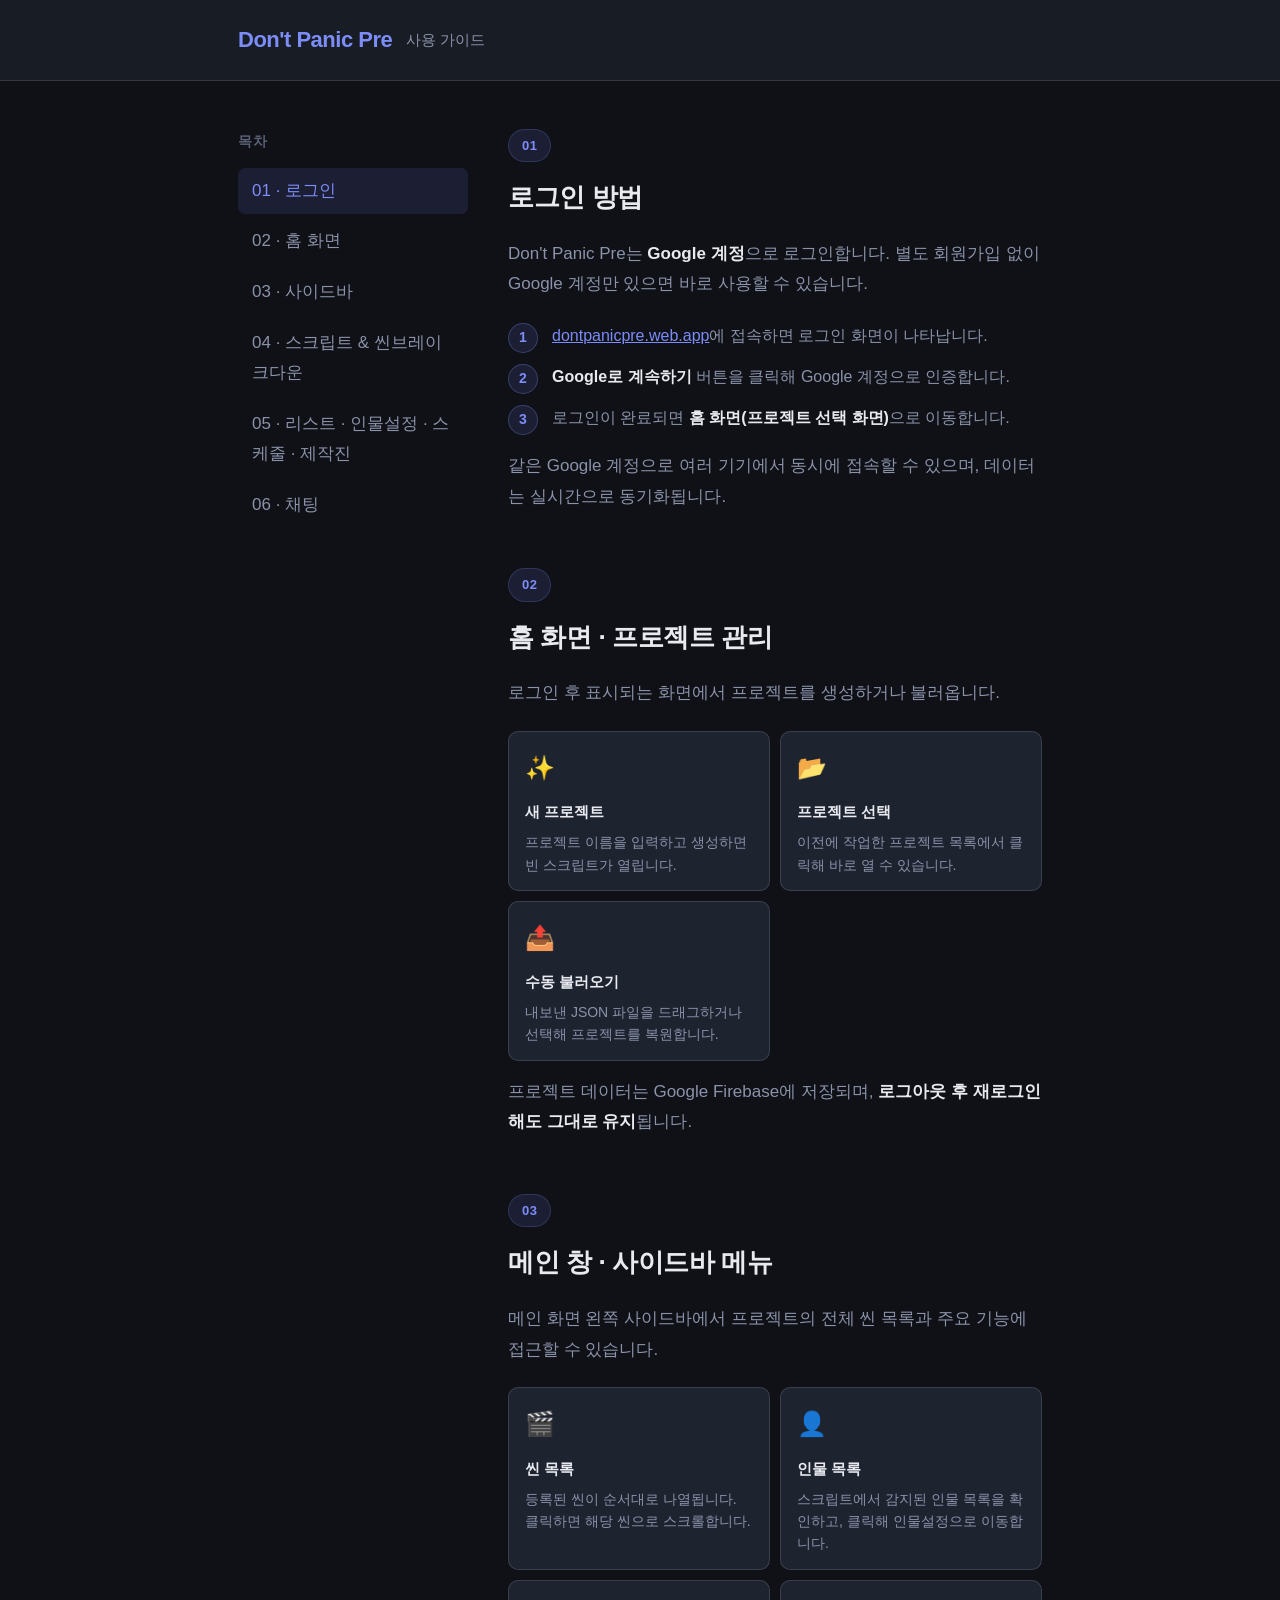
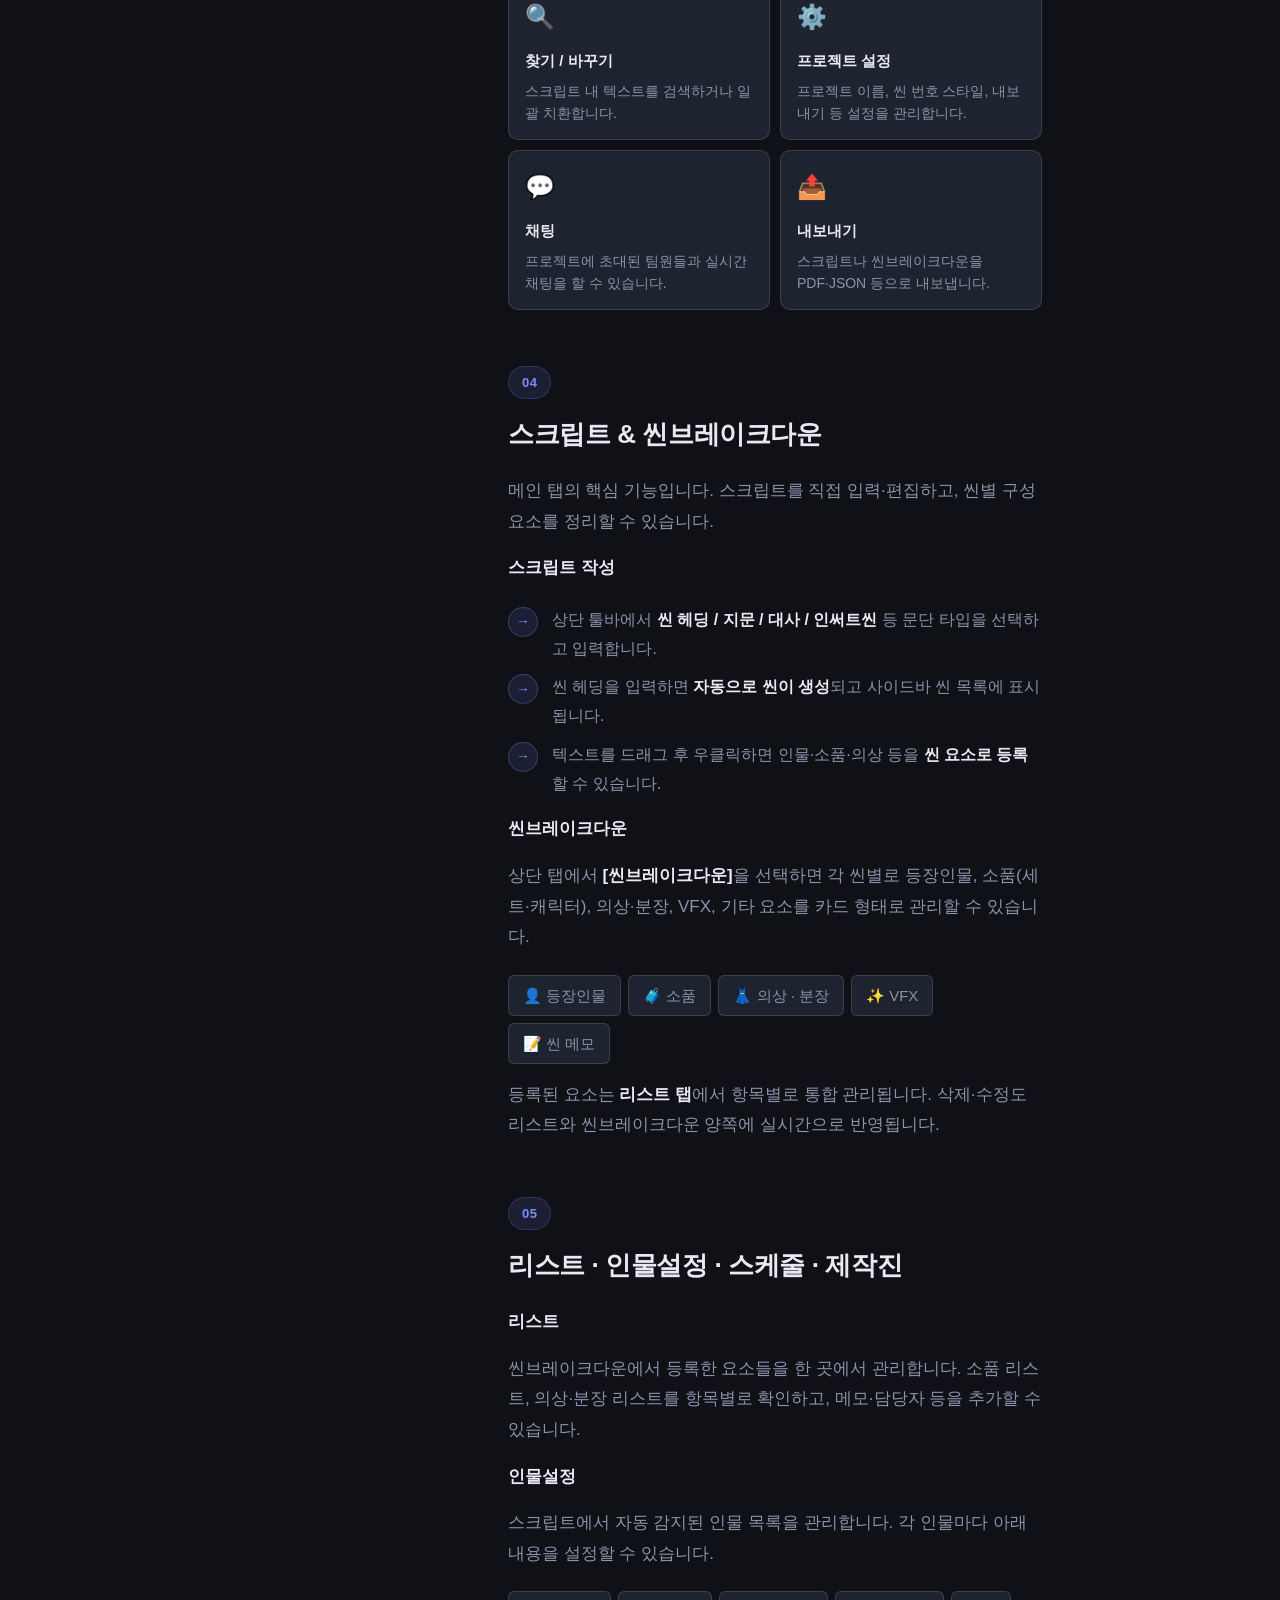
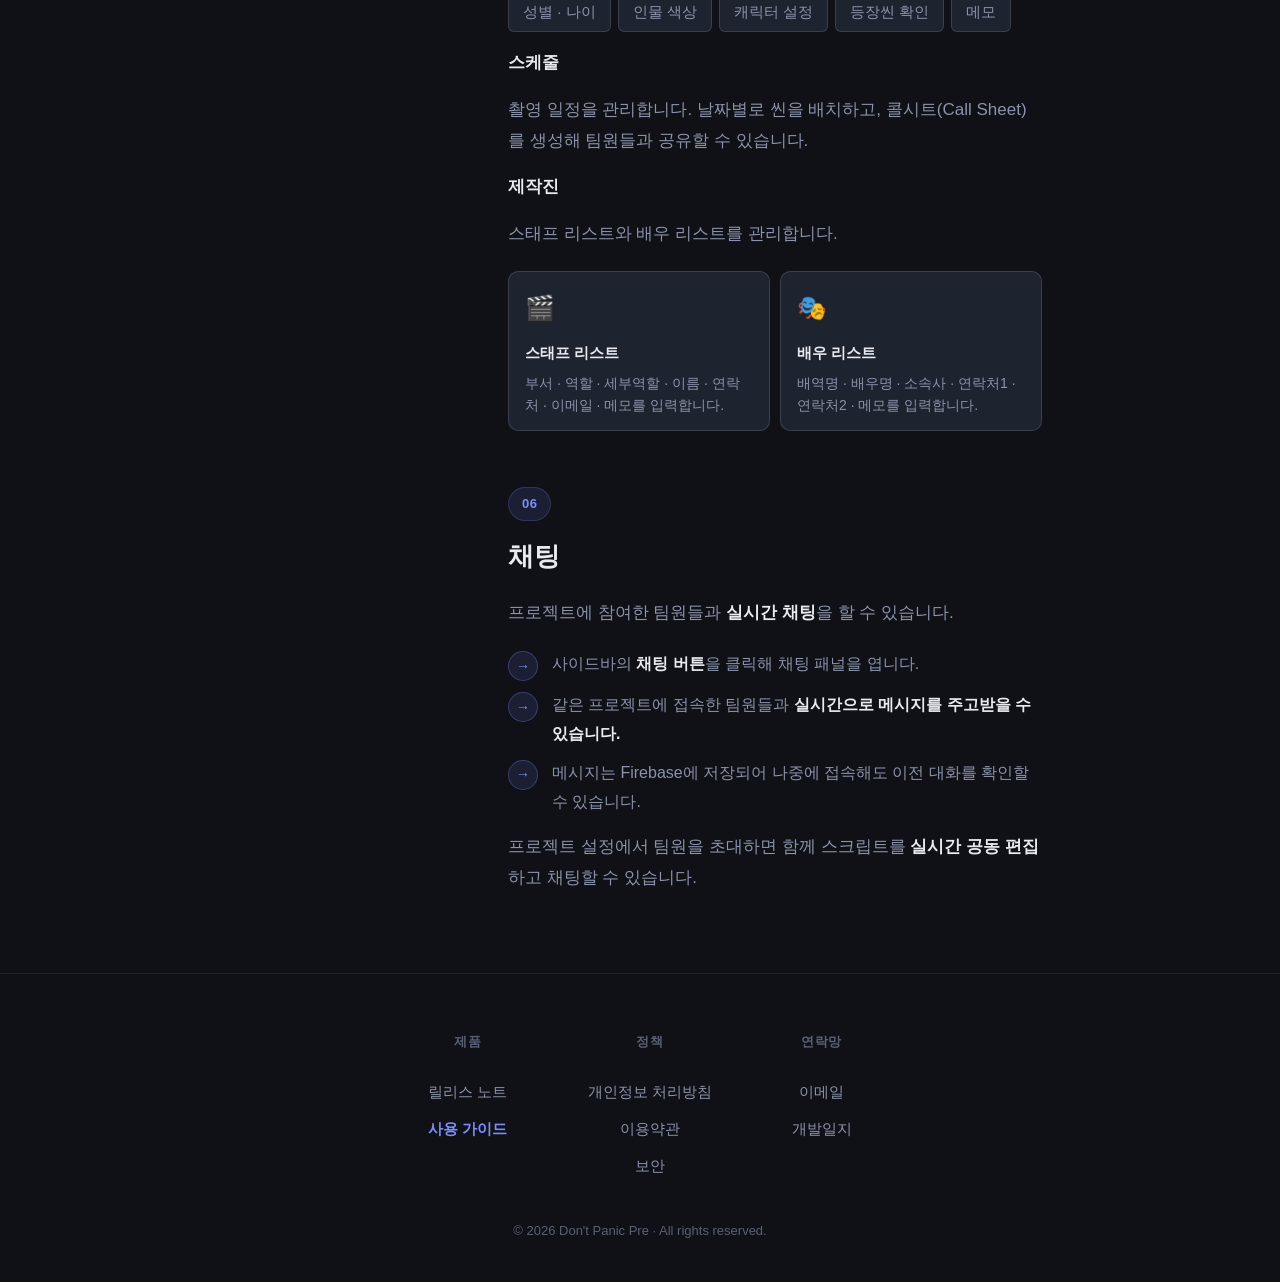
==== commit b02957ff: "가이드 푸터 사용가이드 링크 → 현재 페이지 표시로 변경 Co-Authored-By: Claude Sonnet 4.6 <noreply@anthropic.com>" ====
--- a/docs/guide.html
+++ b/docs/guide.html
@@ -245,6 +245,11 @@
       transition: color .12s;
     }
     .footer-link:hover { color: var(--text); }
+    .footer-link-current {
+      color: var(--accent);
+      font-weight: 600;
+      cursor: default;
+    }
     .footer-copy {
       font-size: 13px;
       color: var(--text-dim);
@@ -477,7 +482,7 @@
     <div class="footer-col">
       <div class="footer-col-title">제품</div>
       <a class="footer-link" href="#">릴리스 노트</a>
-      <a class="footer-link" href="guide.html">사용 가이드</a>
+      <span class="footer-link footer-link-current">사용 가이드</span>
     </div>
     <div class="footer-col">
       <div class="footer-col-title">정책</div>
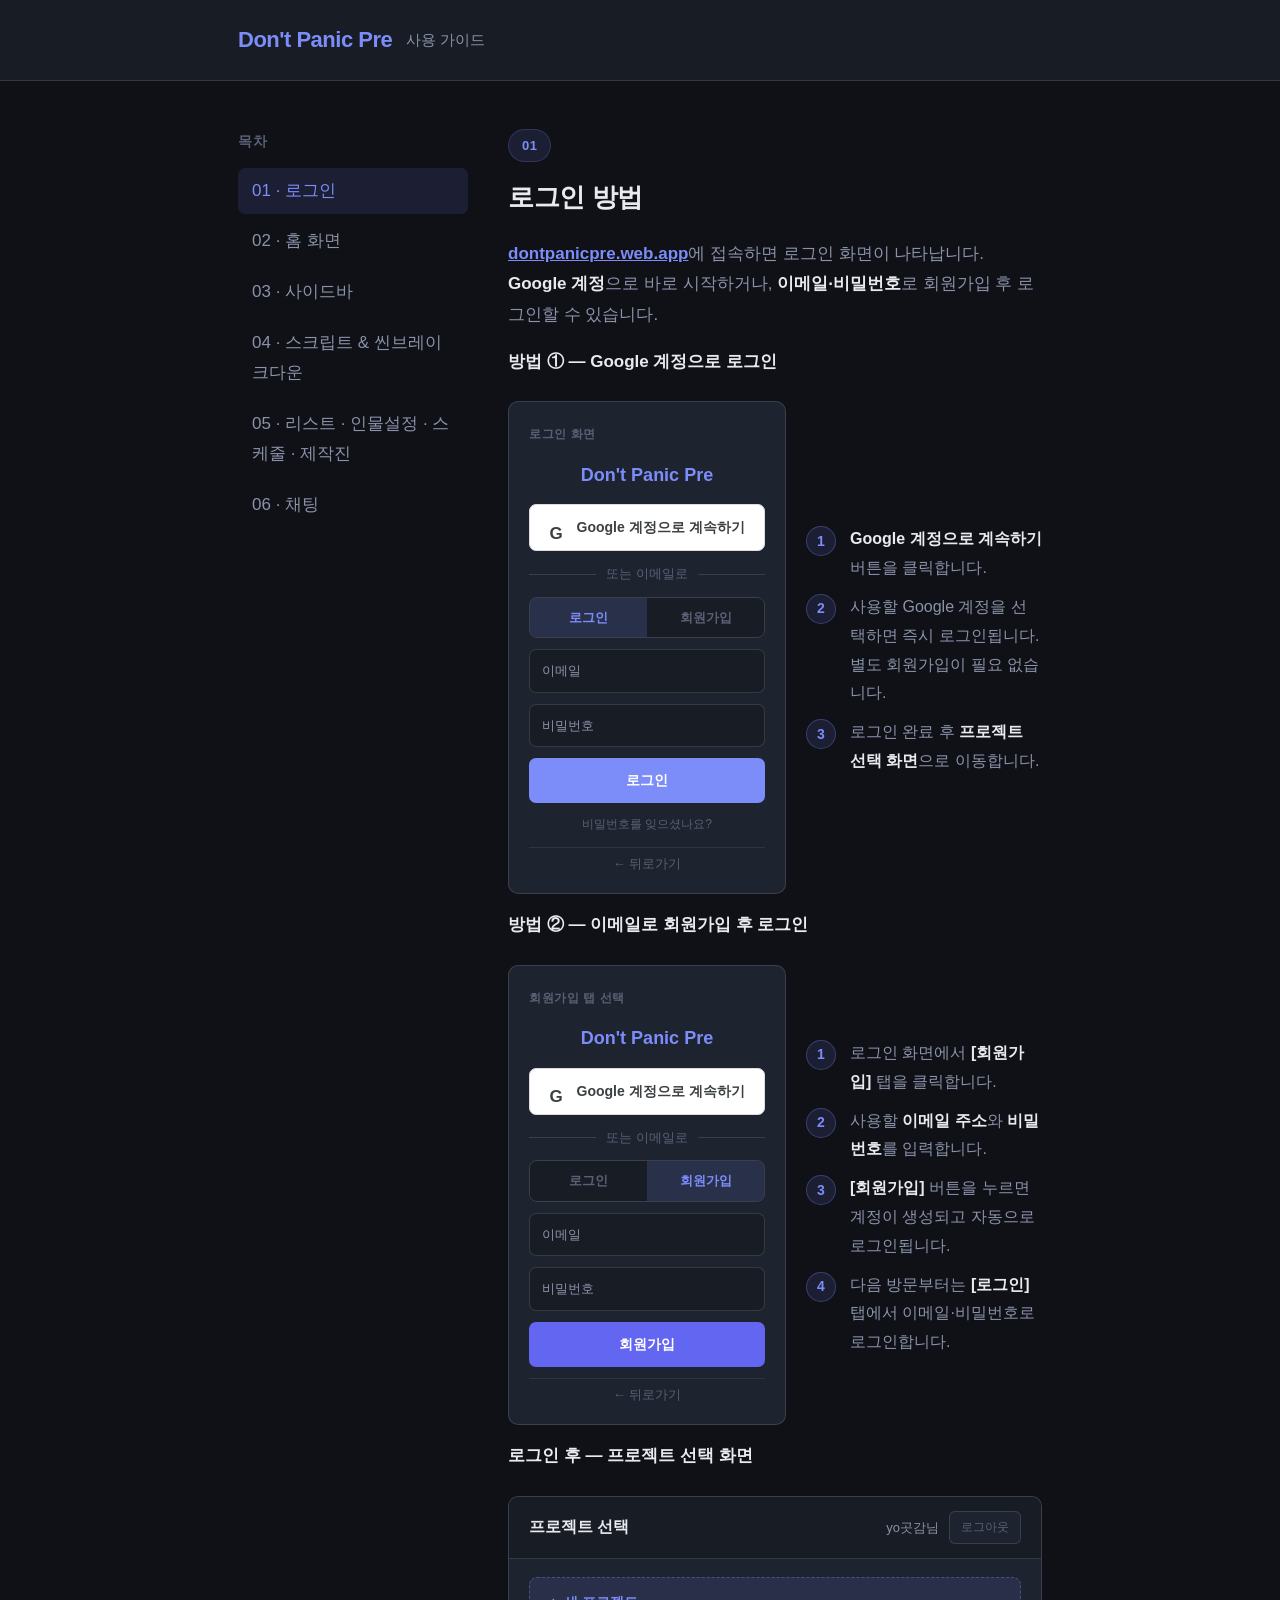
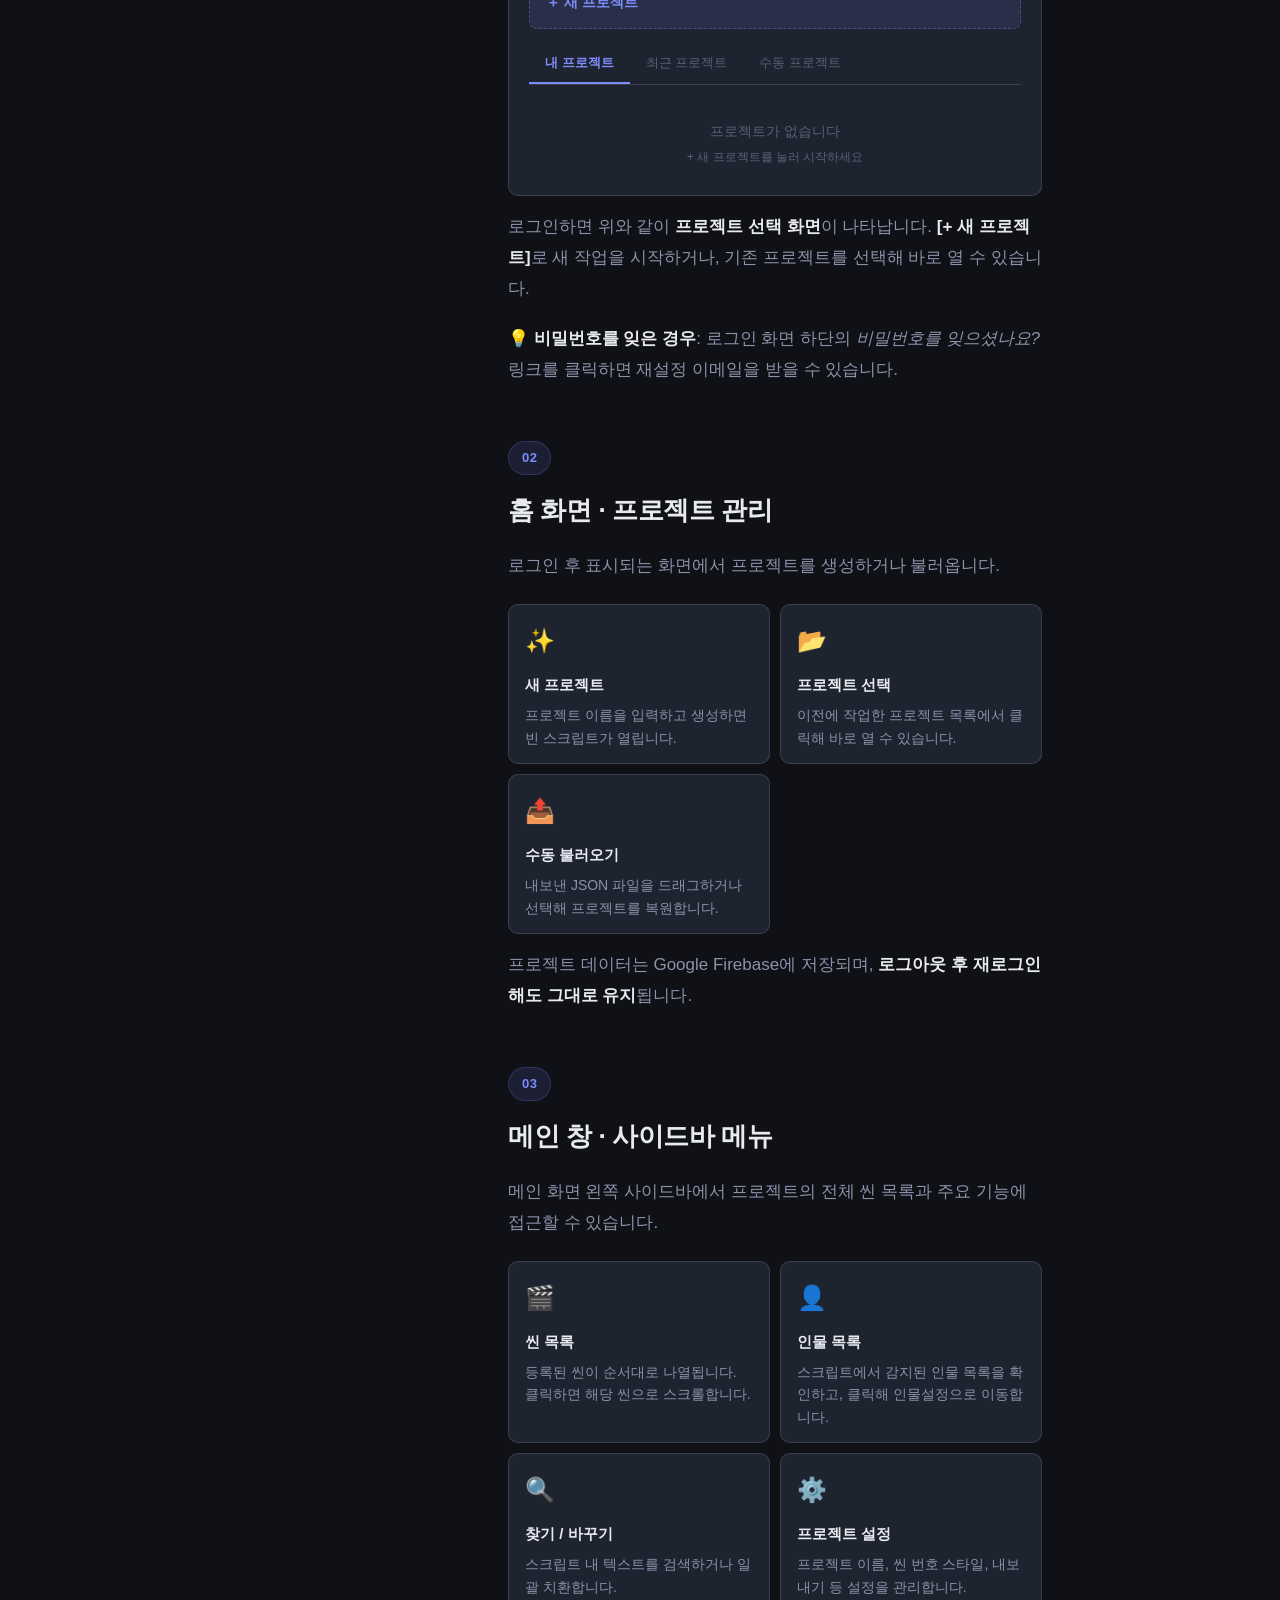
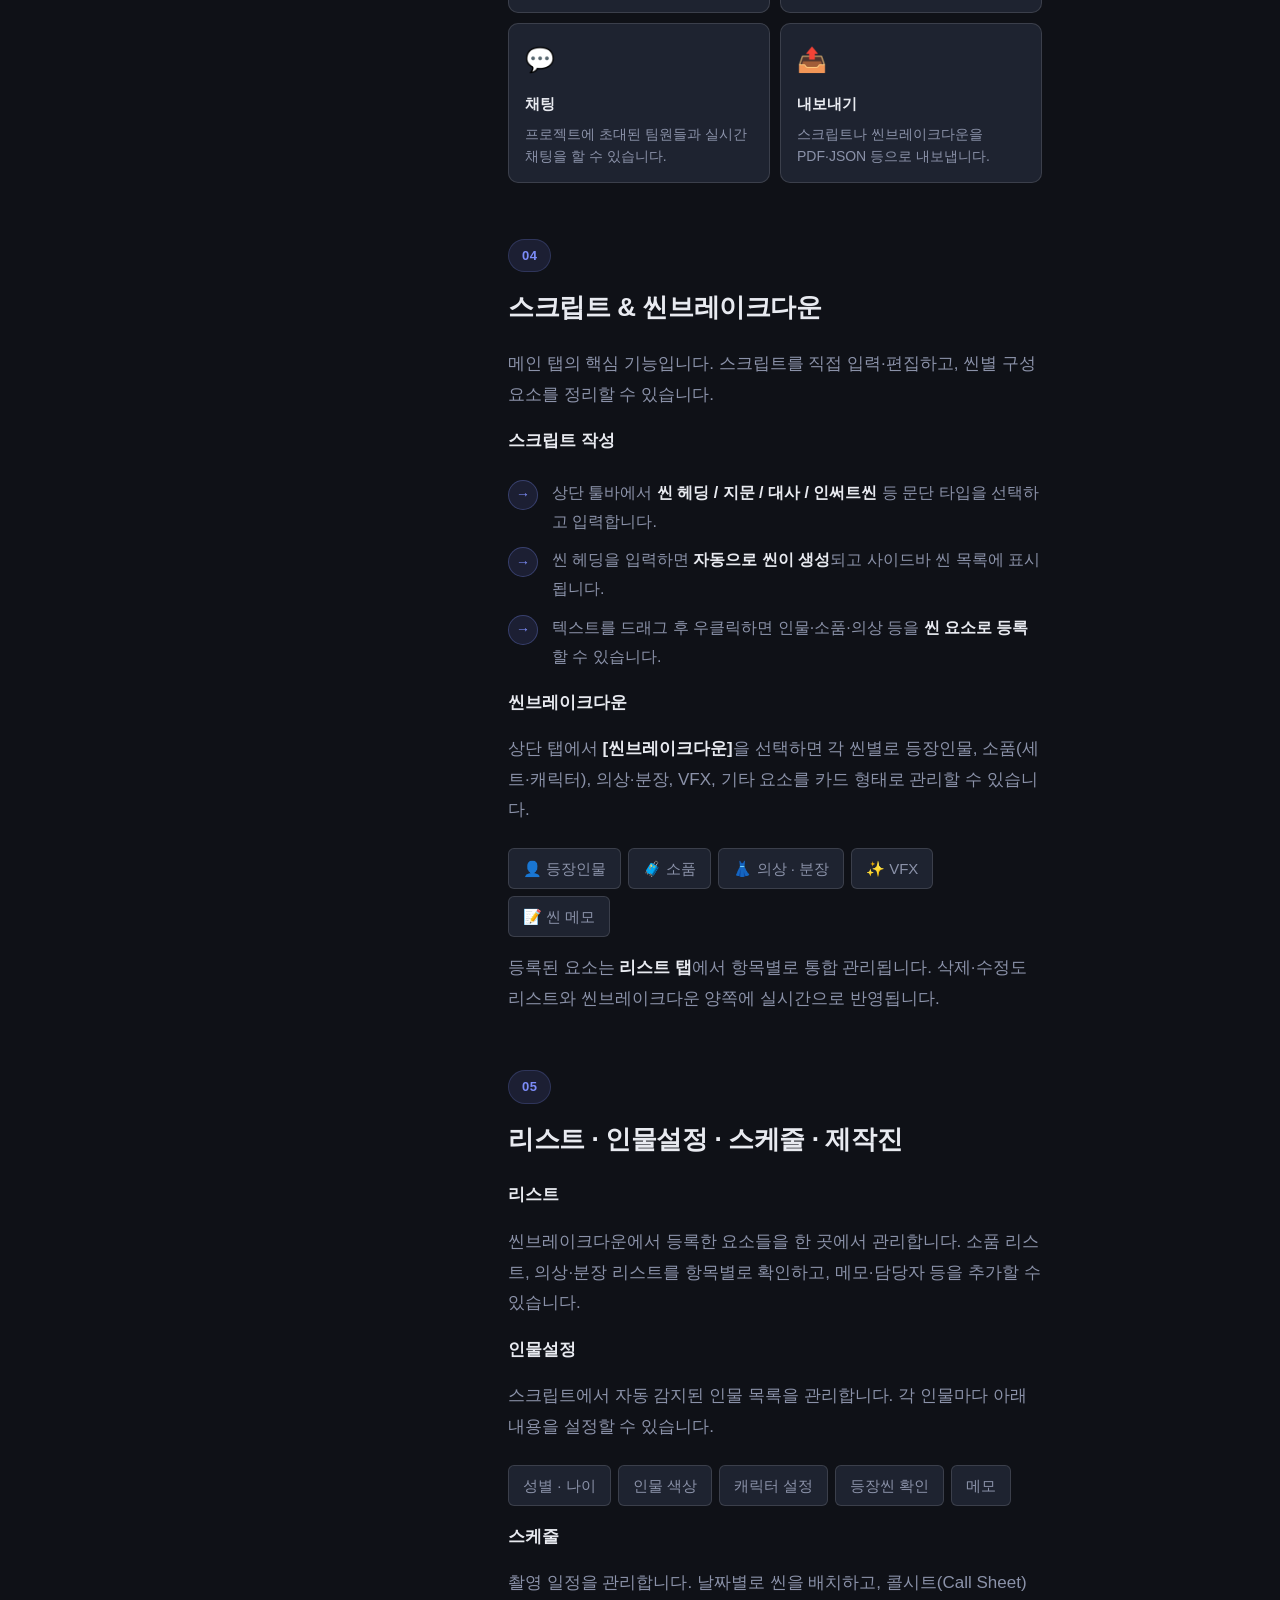
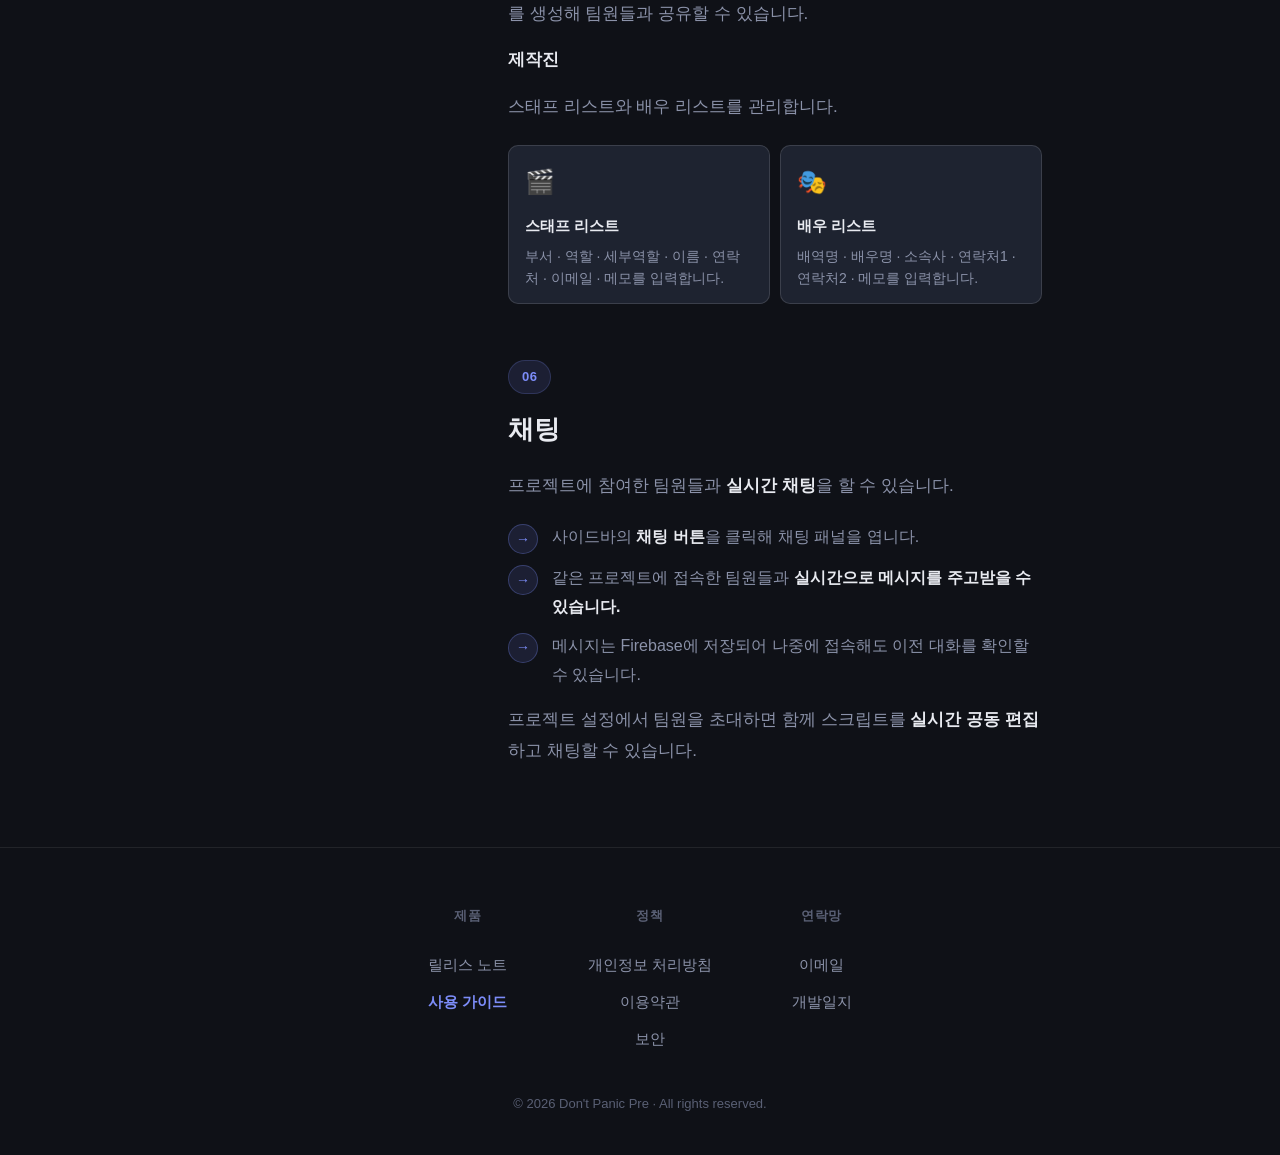
==== commit 719b2788: "로그인 가이드 이메일 가입 설명 추가, 앱 기능 다수 개선 - 사용가이드 로그인 섹션: Google 계정 + 이메일 회원가입 두 가지 방법 설명, UI 모형 삽입 - 인서트씬 등록" ====
--- a/docs/guide.html
+++ b/docs/guide.html
@@ -73,7 +73,6 @@
     .toc {
       position: sticky;
       top: 80px;
-      align-self: start;
     }
     .toc-title {
       font-size: 14px;
@@ -210,6 +209,218 @@
 
     /* 구분선 */
     hr { border: none; border-top: 1px solid var(--border); }
+
+    /* 로그인 방법 탭 UI */
+    .login-method-tabs {
+      display: flex;
+      gap: 0;
+      border-radius: var(--radius) var(--radius) 0 0;
+      overflow: hidden;
+      border: 1px solid var(--border2);
+      border-bottom: none;
+      margin-top: 8px;
+    }
+    .login-method-tab {
+      flex: 1;
+      padding: 11px 0;
+      text-align: center;
+      font-size: 15px;
+      font-weight: 700;
+      cursor: default;
+      background: var(--surface2);
+      color: var(--text-dim);
+      border-right: 1px solid var(--border2);
+    }
+    .login-method-tab:last-child { border-right: none; }
+    .login-method-tab.active {
+      background: var(--surface);
+      color: var(--accent);
+      border-bottom: 2px solid var(--accent);
+    }
+
+    /* 로그인 UI 모형 (mockup) */
+    .login-mockup-wrap {
+      display: flex;
+      gap: 20px;
+      flex-wrap: wrap;
+      margin-top: 8px;
+    }
+    .login-mockup {
+      flex: 1;
+      min-width: 220px;
+      background: var(--surface2);
+      border: 1px solid var(--border2);
+      border-radius: var(--radius);
+      padding: 22px 20px 20px;
+      display: flex;
+      flex-direction: column;
+      gap: 11px;
+    }
+    .mockup-label {
+      font-size: 12px;
+      font-weight: 700;
+      color: var(--text-dim);
+      text-transform: uppercase;
+      letter-spacing: .6px;
+      margin-bottom: 2px;
+    }
+    .mockup-logo {
+      font-size: 18px;
+      font-weight: 900;
+      color: var(--accent);
+      text-align: center;
+      margin-bottom: 2px;
+    }
+    .mockup-google-btn {
+      display: flex;
+      align-items: center;
+      justify-content: center;
+      gap: 9px;
+      background: #fff;
+      color: #3c4043;
+      border: 1px solid #dadce0;
+      border-radius: 7px;
+      padding: 10px 14px;
+      font-size: 14px;
+      font-weight: 600;
+    }
+    .mockup-google-btn .g-icon {
+      width: 18px;
+      height: 18px;
+      flex-shrink: 0;
+      font-size: 17px;
+    }
+    .mockup-divider {
+      display: flex;
+      align-items: center;
+      gap: 10px;
+      font-size: 13px;
+      color: var(--text-dim);
+    }
+    .mockup-divider::before,
+    .mockup-divider::after {
+      content: '';
+      flex: 1;
+      border-top: 1px solid var(--border2);
+    }
+    .mockup-tabs {
+      display: flex;
+      border-radius: 8px;
+      overflow: hidden;
+      border: 1px solid var(--border2);
+    }
+    .mockup-tab {
+      flex: 1;
+      padding: 8px 0;
+      text-align: center;
+      font-size: 13px;
+      font-weight: 600;
+      background: var(--surface);
+      color: var(--text-dim);
+    }
+    .mockup-tab.on {
+      background: var(--accent-glow);
+      color: var(--accent);
+    }
+    .mockup-input {
+      background: var(--surface);
+      border: 1px solid var(--border2);
+      border-radius: 7px;
+      padding: 9px 12px;
+      font-size: 13px;
+      color: var(--text-muted);
+    }
+    .mockup-btn {
+      background: var(--accent);
+      color: #fff;
+      border-radius: 7px;
+      padding: 10px 0;
+      text-align: center;
+      font-size: 14px;
+      font-weight: 700;
+    }
+    .mockup-forgot {
+      font-size: 12px;
+      color: var(--text-dim);
+      text-align: center;
+    }
+    .mockup-caption {
+      font-size: 13px;
+      color: var(--text-dim);
+      text-align: center;
+      padding-top: 6px;
+      border-top: 1px solid var(--border);
+      line-height: 1.5;
+    }
+
+    /* 프로젝트 선택 화면 모형 */
+    .project-mockup {
+      background: var(--surface2);
+      border: 1px solid var(--border2);
+      border-radius: var(--radius);
+      overflow: hidden;
+      margin-top: 8px;
+    }
+    .project-mockup-header {
+      background: var(--surface);
+      border-bottom: 1px solid var(--border2);
+      padding: 14px 20px;
+      display: flex;
+      align-items: center;
+      justify-content: space-between;
+    }
+    .project-mockup-title {
+      font-size: 16px;
+      font-weight: 900;
+      color: var(--text);
+    }
+    .project-mockup-logout {
+      font-size: 12px;
+      color: var(--text-dim);
+      background: var(--surface2);
+      border: 1px solid var(--border2);
+      border-radius: 6px;
+      padding: 5px 11px;
+    }
+    .project-mockup-body {
+      padding: 18px 20px;
+      display: flex;
+      flex-direction: column;
+      gap: 14px;
+    }
+    .project-mockup-new {
+      display: flex;
+      align-items: center;
+      gap: 8px;
+      background: var(--accent-glow);
+      border: 1px dashed rgba(124,140,248,.35);
+      border-radius: 8px;
+      padding: 12px 16px;
+      font-size: 14px;
+      font-weight: 700;
+      color: var(--accent);
+    }
+    .project-mockup-tabs {
+      display: flex;
+      gap: 0;
+      border-bottom: 1px solid var(--border2);
+    }
+    .project-mockup-tab {
+      padding: 8px 16px;
+      font-size: 13px;
+      color: var(--text-dim);
+    }
+    .project-mockup-tab.on {
+      color: var(--accent);
+      border-bottom: 2px solid var(--accent);
+      font-weight: 700;
+    }
+    .project-mockup-empty {
+      text-align: center;
+      color: var(--text-dim);
+      font-size: 14px;
+      padding: 20px 0 8px;
+    }
 
     /* 푸터 */
     footer {
@@ -288,22 +499,113 @@
       <div class="section-badge">01</div>
       <h2 class="section-title">로그인 방법</h2>
       <div class="section-body">
-        <p>Don't Panic Pre는 <strong>Google 계정</strong>으로 로그인합니다. 별도 회원가입 없이 Google 계정만 있으면 바로 사용할 수 있습니다.</p>
-        <div class="steps">
-          <div class="step">
-            <div class="step-num">1</div>
-            <div class="step-text"><a href="https://dontpanicpre.web.app" style="color:var(--accent)">dontpanicpre.web.app</a>에 접속하면 로그인 화면이 나타납니다.</div>
-          </div>
-          <div class="step">
-            <div class="step-num">2</div>
-            <div class="step-text"><strong>Google로 계속하기</strong> 버튼을 클릭해 Google 계정으로 인증합니다.</div>
-          </div>
-          <div class="step">
-            <div class="step-num">3</div>
-            <div class="step-text">로그인이 완료되면 <strong>홈 화면(프로젝트 선택 화면)</strong>으로 이동합니다.</div>
-          </div>
-        </div>
-        <p>같은 Google 계정으로 여러 기기에서 동시에 접속할 수 있으며, 데이터는 실시간으로 동기화됩니다.</p>
+        <p><a href="https://dontpanicpre.web.app" style="color:var(--accent);font-weight:700">dontpanicpre.web.app</a>에 접속하면 로그인 화면이 나타납니다.<br>
+        <strong>Google 계정</strong>으로 바로 시작하거나, <strong>이메일·비밀번호</strong>로 회원가입 후 로그인할 수 있습니다.</p>
+
+        <!-- 방법 1: Google 로그인 -->
+        <strong>방법 ① — Google 계정으로 로그인</strong>
+        <div class="login-mockup-wrap">
+          <div class="login-mockup" style="max-width:300px">
+            <div class="mockup-label">로그인 화면</div>
+            <div class="mockup-logo">Don't Panic Pre</div>
+            <div class="mockup-google-btn">
+              <span class="g-icon">G</span>
+              Google 계정으로 계속하기
+            </div>
+            <div class="mockup-divider">또는 이메일로</div>
+            <div class="mockup-tabs">
+              <div class="mockup-tab on">로그인</div>
+              <div class="mockup-tab">회원가입</div>
+            </div>
+            <div class="mockup-input">이메일</div>
+            <div class="mockup-input">비밀번호</div>
+            <div class="mockup-btn">로그인</div>
+            <div class="mockup-forgot">비밀번호를 잊으셨나요?</div>
+            <div class="mockup-caption">← 뒤로가기</div>
+          </div>
+          <div style="flex:1;min-width:160px;display:flex;flex-direction:column;gap:10px;justify-content:center">
+            <div class="steps">
+              <div class="step">
+                <div class="step-num">1</div>
+                <div class="step-text"><strong>Google 계정으로 계속하기</strong> 버튼을 클릭합니다.</div>
+              </div>
+              <div class="step">
+                <div class="step-num">2</div>
+                <div class="step-text">사용할 Google 계정을 선택하면 즉시 로그인됩니다. 별도 회원가입이 필요 없습니다.</div>
+              </div>
+              <div class="step">
+                <div class="step-num">3</div>
+                <div class="step-text">로그인 완료 후 <strong>프로젝트 선택 화면</strong>으로 이동합니다.</div>
+              </div>
+            </div>
+          </div>
+        </div>
+
+        <!-- 방법 2: 이메일 회원가입 -->
+        <strong>방법 ② — 이메일로 회원가입 후 로그인</strong>
+        <div class="login-mockup-wrap">
+          <div class="login-mockup" style="max-width:300px">
+            <div class="mockup-label">회원가입 탭 선택</div>
+            <div class="mockup-logo">Don't Panic Pre</div>
+            <div class="mockup-google-btn">
+              <span class="g-icon">G</span>
+              Google 계정으로 계속하기
+            </div>
+            <div class="mockup-divider">또는 이메일로</div>
+            <div class="mockup-tabs">
+              <div class="mockup-tab">로그인</div>
+              <div class="mockup-tab on">회원가입</div>
+            </div>
+            <div class="mockup-input">이메일</div>
+            <div class="mockup-input">비밀번호</div>
+            <div class="mockup-btn" style="background:#6366f1">회원가입</div>
+            <div class="mockup-caption">← 뒤로가기</div>
+          </div>
+          <div style="flex:1;min-width:160px;display:flex;flex-direction:column;gap:10px;justify-content:center">
+            <div class="steps">
+              <div class="step">
+                <div class="step-num">1</div>
+                <div class="step-text">로그인 화면에서 <strong>[회원가입]</strong> 탭을 클릭합니다.</div>
+              </div>
+              <div class="step">
+                <div class="step-num">2</div>
+                <div class="step-text">사용할 <strong>이메일 주소</strong>와 <strong>비밀번호</strong>를 입력합니다.</div>
+              </div>
+              <div class="step">
+                <div class="step-num">3</div>
+                <div class="step-text"><strong>[회원가입]</strong> 버튼을 누르면 계정이 생성되고 자동으로 로그인됩니다.</div>
+              </div>
+              <div class="step">
+                <div class="step-num">4</div>
+                <div class="step-text">다음 방문부터는 <strong>[로그인]</strong> 탭에서 이메일·비밀번호로 로그인합니다.</div>
+              </div>
+            </div>
+          </div>
+        </div>
+
+        <!-- 로그인 후 화면 -->
+        <strong>로그인 후 — 프로젝트 선택 화면</strong>
+        <div class="project-mockup">
+          <div class="project-mockup-header">
+            <div class="project-mockup-title">프로젝트 선택</div>
+            <div style="display:flex;align-items:center;gap:10px">
+              <span style="font-size:13px;color:var(--text-muted)">yo곳감님</span>
+              <div class="project-mockup-logout">로그아웃</div>
+            </div>
+          </div>
+          <div class="project-mockup-body">
+            <div class="project-mockup-new">＋ 새 프로젝트</div>
+            <div class="project-mockup-tabs">
+              <div class="project-mockup-tab on">내 프로젝트</div>
+              <div class="project-mockup-tab">최근 프로젝트</div>
+              <div class="project-mockup-tab">수동 프로젝트</div>
+            </div>
+            <div class="project-mockup-empty">프로젝트가 없습니다<br><span style="font-size:12px">+ 새 프로젝트를 눌러 시작하세요</span></div>
+          </div>
+        </div>
+        <p>로그인하면 위와 같이 <strong>프로젝트 선택 화면</strong>이 나타납니다. <strong>[+ 새 프로젝트]</strong>로 새 작업을 시작하거나, 기존 프로젝트를 선택해 바로 열 수 있습니다.</p>
+
+        <p style="margin-top:4px">💡 <strong>비밀번호를 잊은 경우</strong>: 로그인 화면 하단의 <em>비밀번호를 잊으셨나요?</em> 링크를 클릭하면 재설정 이메일을 받을 수 있습니다.</p>
       </div>
     </section>
 
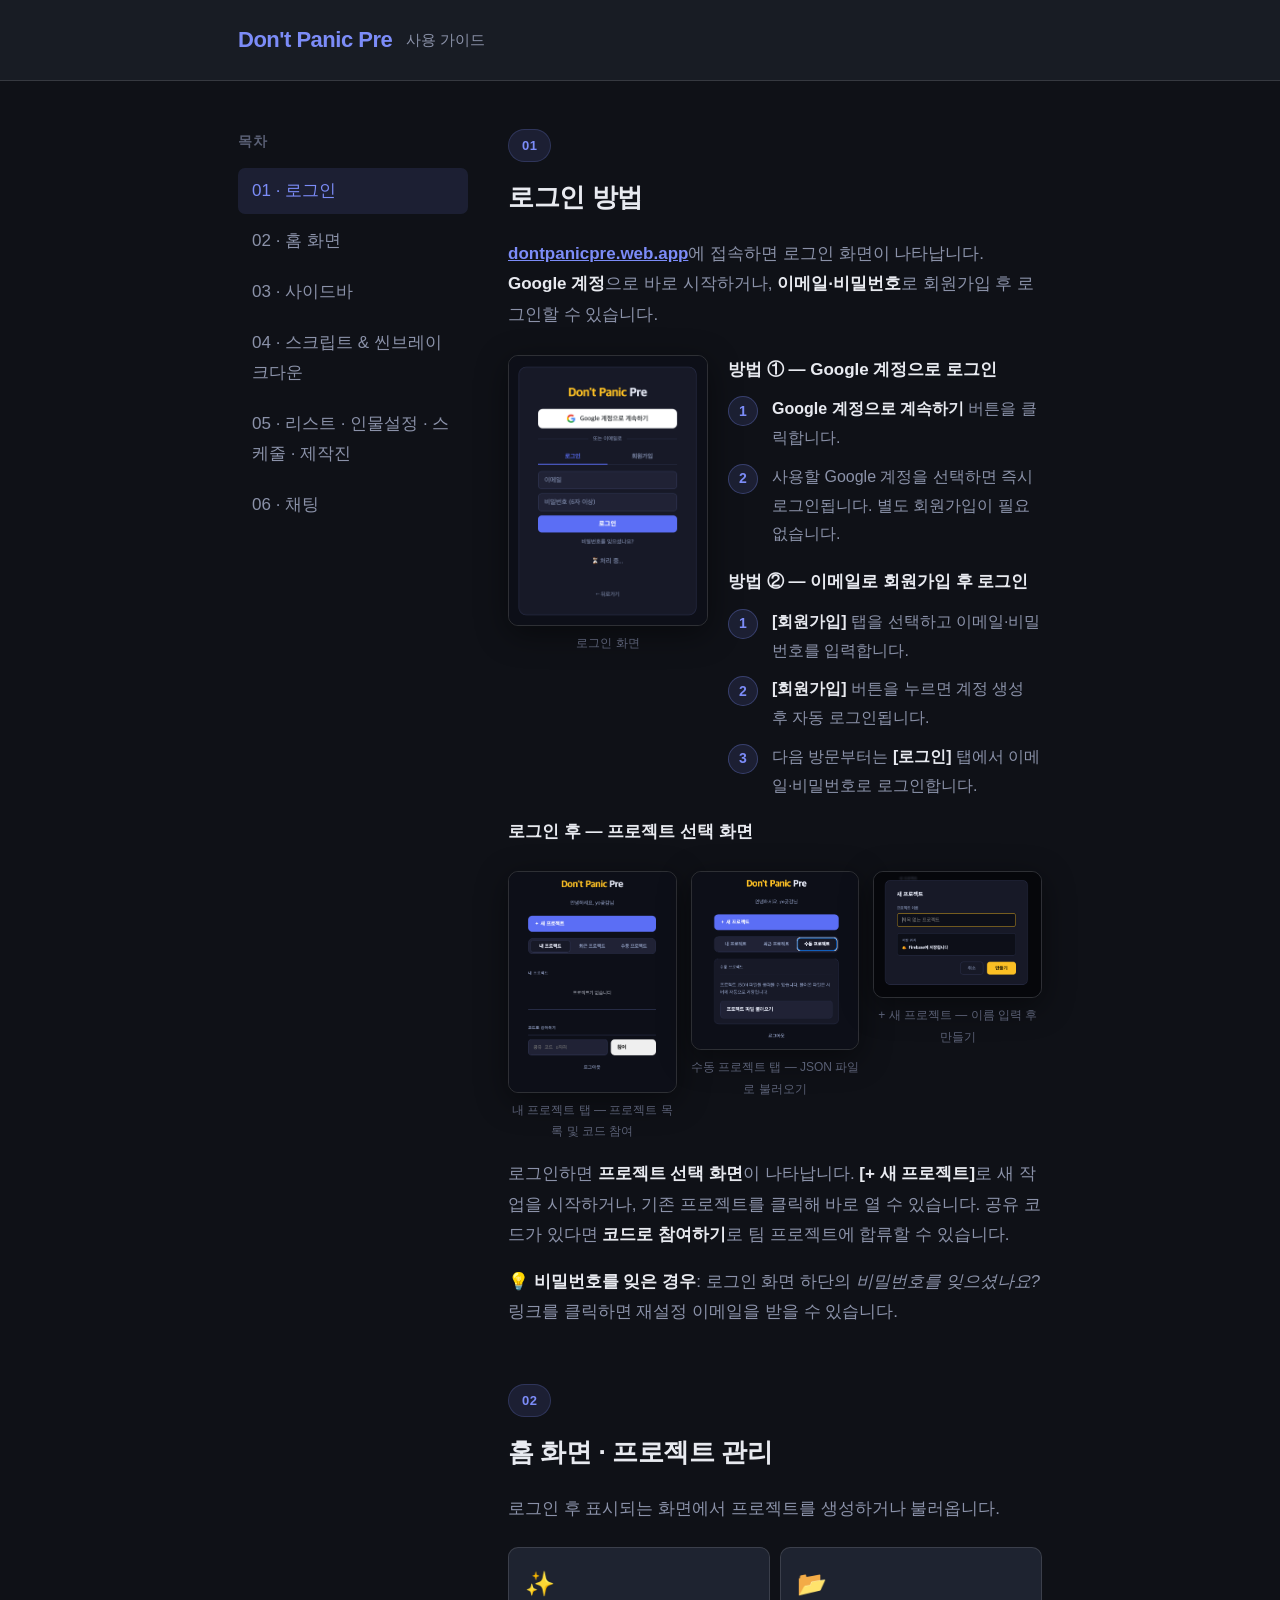
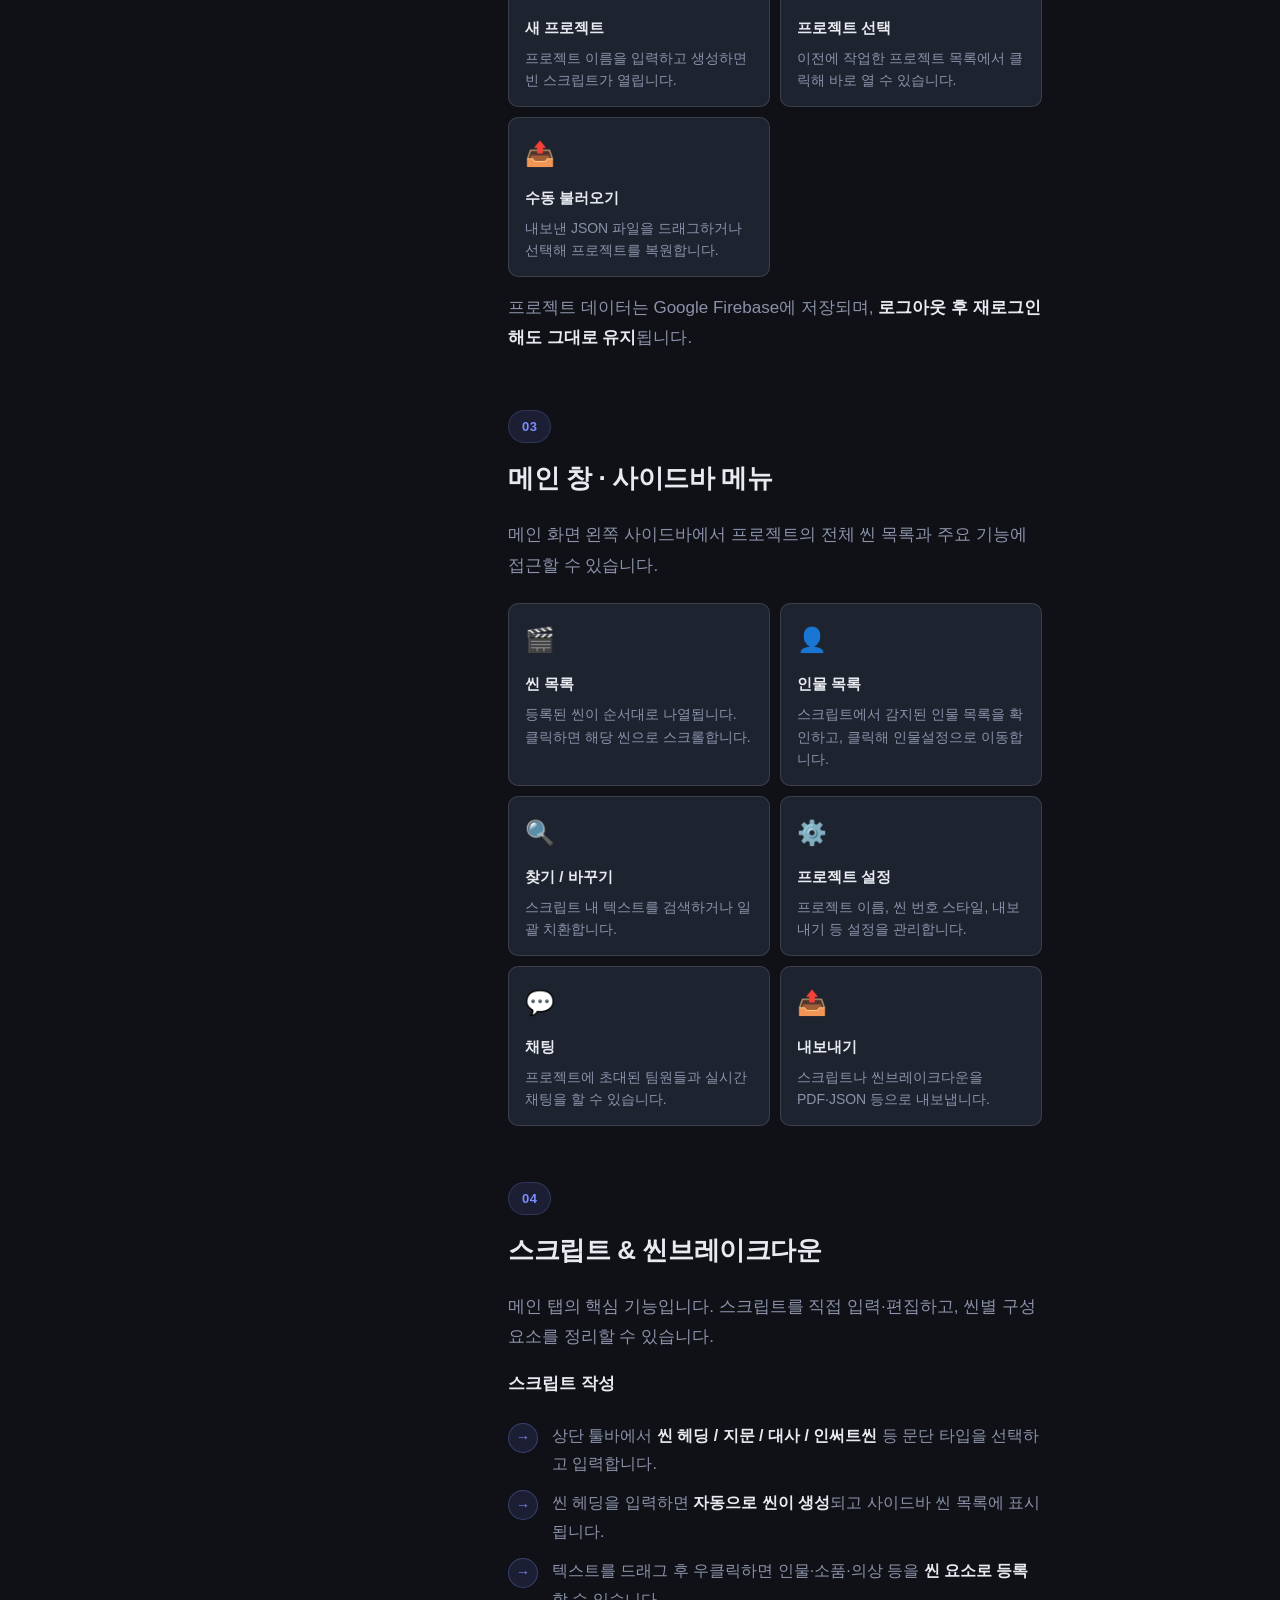
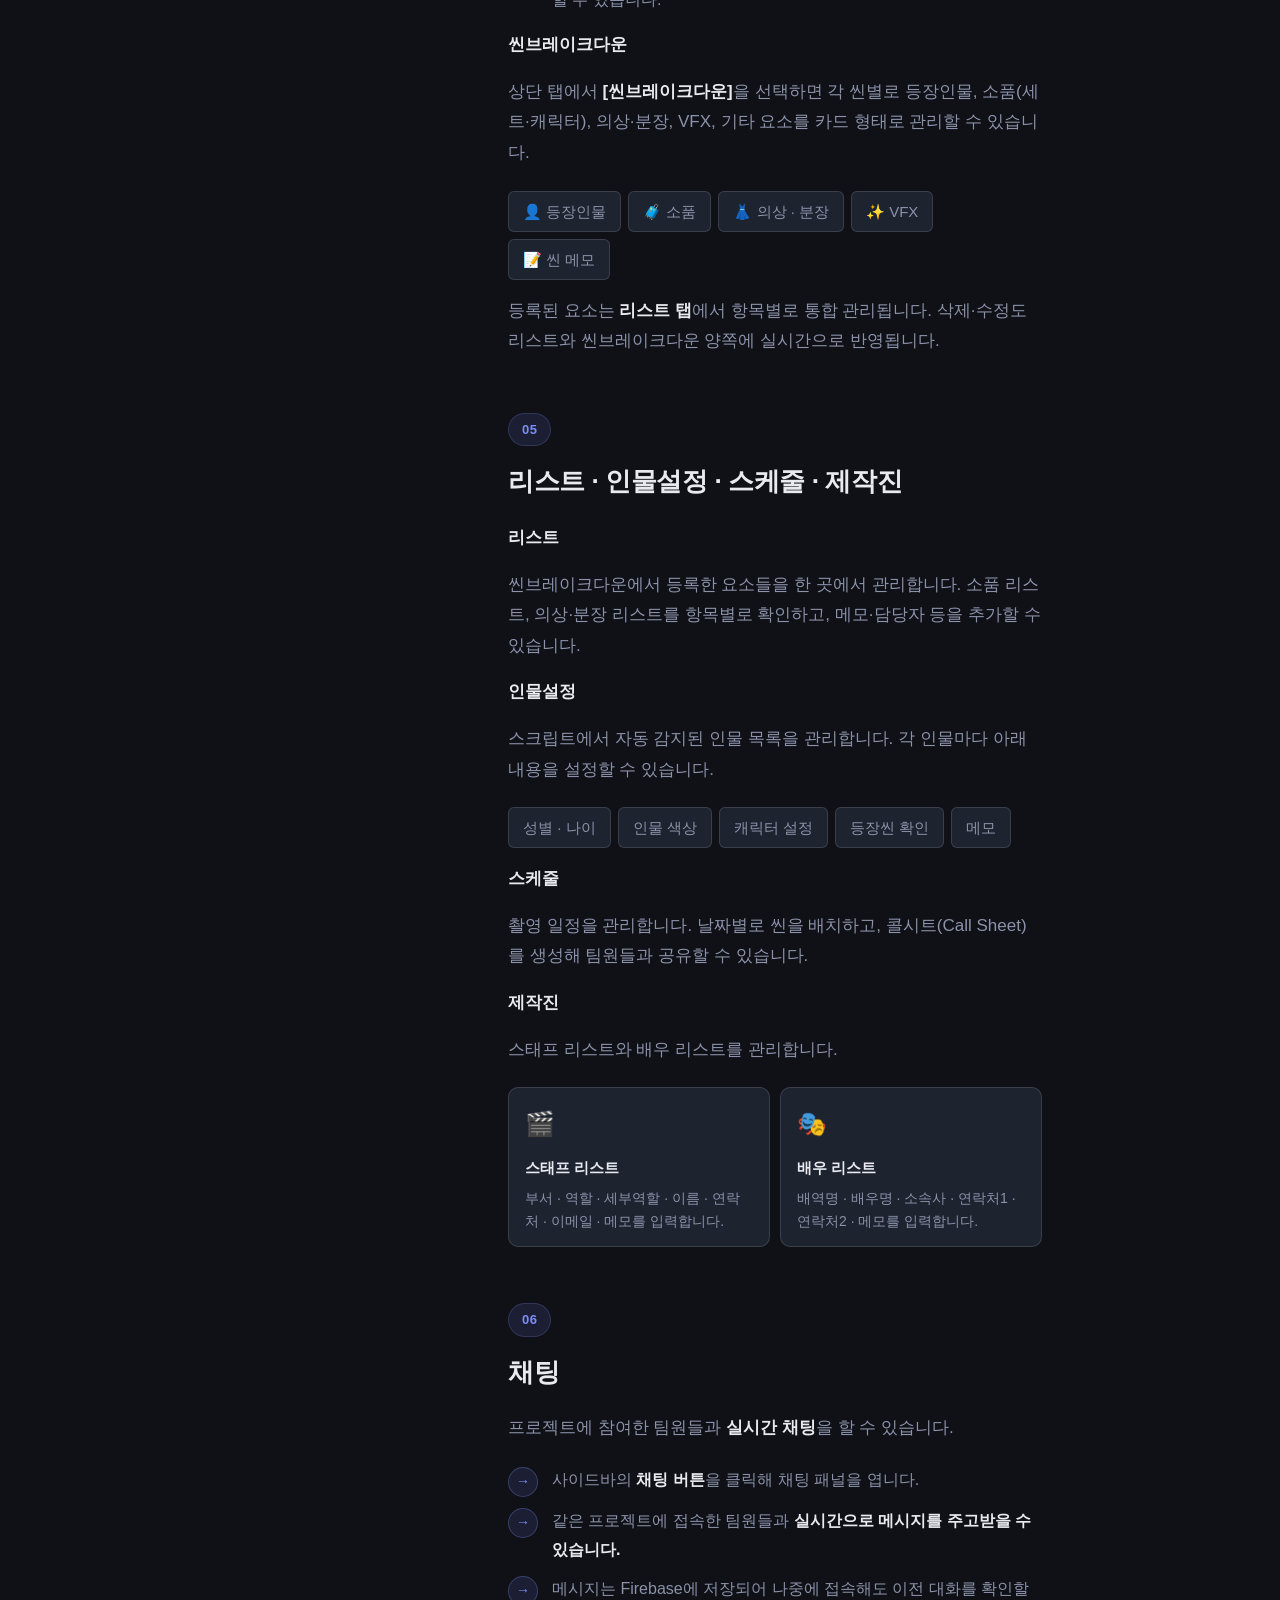
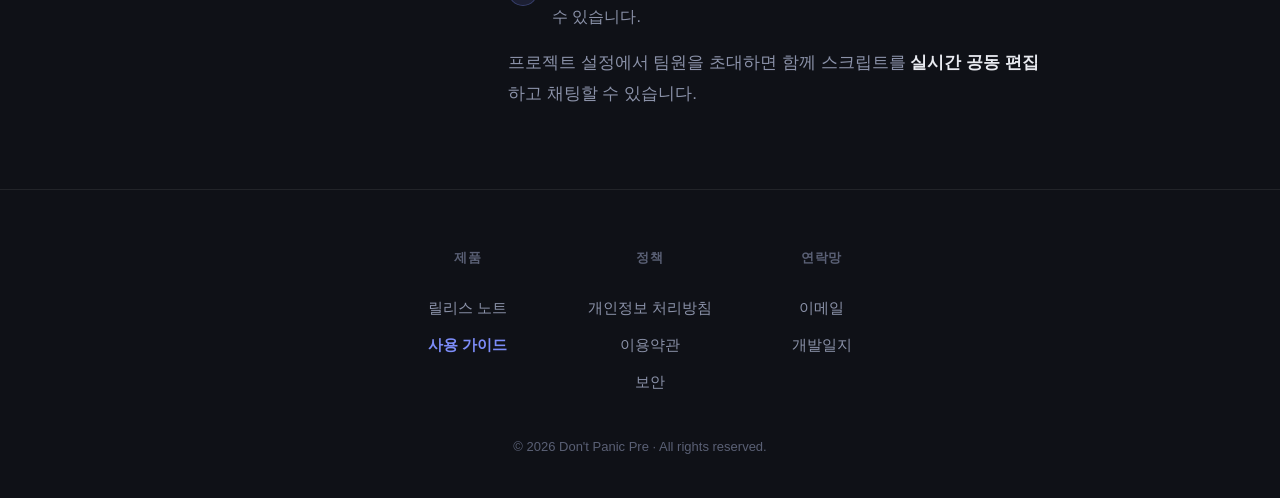
==== commit 261de3ec: "사용가이드 로그인 섹션 실제 스크린샷으로 교체 - HTML mockup 제거, 실제 앱 스크린샷 4장 삽입 - 로그인 화면(Google/이메일), 프로젝트 선택(내/수동), 새 프" ====
--- a/docs/guide.html
+++ b/docs/guide.html
@@ -210,216 +210,51 @@
     /* 구분선 */
     hr { border: none; border-top: 1px solid var(--border); }
 
-    /* 로그인 방법 탭 UI */
-    .login-method-tabs {
-      display: flex;
-      gap: 0;
-      border-radius: var(--radius) var(--radius) 0 0;
-      overflow: hidden;
+    /* 스크린샷 이미지 */
+    .screenshot {
+      border-radius: var(--radius);
       border: 1px solid var(--border2);
-      border-bottom: none;
-      margin-top: 8px;
-    }
-    .login-method-tab {
-      flex: 1;
-      padding: 11px 0;
-      text-align: center;
-      font-size: 15px;
-      font-weight: 700;
-      cursor: default;
-      background: var(--surface2);
-      color: var(--text-dim);
-      border-right: 1px solid var(--border2);
-    }
-    .login-method-tab:last-child { border-right: none; }
-    .login-method-tab.active {
-      background: var(--surface);
-      color: var(--accent);
-      border-bottom: 2px solid var(--accent);
-    }
-
-    /* 로그인 UI 모형 (mockup) */
-    .login-mockup-wrap {
+      display: block;
+      box-shadow: 0 8px 32px rgba(0,0,0,.45);
+    }
+    .screenshot-wrap {
       display: flex;
       gap: 20px;
+      align-items: flex-start;
       flex-wrap: wrap;
       margin-top: 8px;
     }
-    .login-mockup {
-      flex: 1;
-      min-width: 220px;
-      background: var(--surface2);
-      border: 1px solid var(--border2);
-      border-radius: var(--radius);
-      padding: 22px 20px 20px;
-      display: flex;
-      flex-direction: column;
-      gap: 11px;
-    }
-    .mockup-label {
-      font-size: 12px;
-      font-weight: 700;
-      color: var(--text-dim);
-      text-transform: uppercase;
-      letter-spacing: .6px;
-      margin-bottom: 2px;
-    }
-    .mockup-logo {
-      font-size: 18px;
-      font-weight: 900;
-      color: var(--accent);
-      text-align: center;
-      margin-bottom: 2px;
-    }
-    .mockup-google-btn {
-      display: flex;
-      align-items: center;
-      justify-content: center;
-      gap: 9px;
-      background: #fff;
-      color: #3c4043;
-      border: 1px solid #dadce0;
-      border-radius: 7px;
-      padding: 10px 14px;
-      font-size: 14px;
-      font-weight: 600;
-    }
-    .mockup-google-btn .g-icon {
-      width: 18px;
-      height: 18px;
+    .screenshot-wrap .screenshot {
       flex-shrink: 0;
-      font-size: 17px;
-    }
-    .mockup-divider {
-      display: flex;
-      align-items: center;
-      gap: 10px;
-      font-size: 13px;
-      color: var(--text-dim);
-    }
-    .mockup-divider::before,
-    .mockup-divider::after {
-      content: '';
-      flex: 1;
-      border-top: 1px solid var(--border2);
-    }
-    .mockup-tabs {
-      display: flex;
-      border-radius: 8px;
-      overflow: hidden;
-      border: 1px solid var(--border2);
-    }
-    .mockup-tab {
-      flex: 1;
-      padding: 8px 0;
-      text-align: center;
-      font-size: 13px;
-      font-weight: 600;
-      background: var(--surface);
-      color: var(--text-dim);
-    }
-    .mockup-tab.on {
-      background: var(--accent-glow);
-      color: var(--accent);
-    }
-    .mockup-input {
-      background: var(--surface);
-      border: 1px solid var(--border2);
-      border-radius: 7px;
-      padding: 9px 12px;
-      font-size: 13px;
-      color: var(--text-muted);
-    }
-    .mockup-btn {
-      background: var(--accent);
-      color: #fff;
-      border-radius: 7px;
-      padding: 10px 0;
-      text-align: center;
-      font-size: 14px;
-      font-weight: 700;
-    }
-    .mockup-forgot {
+      width: 220px;
+    }
+    .screenshot-caption {
       font-size: 12px;
       color: var(--text-dim);
       text-align: center;
-    }
-    .mockup-caption {
-      font-size: 13px;
-      color: var(--text-dim);
+      margin-top: 7px;
+    }
+    .screenshot-center {
       text-align: center;
-      padding-top: 6px;
-      border-top: 1px solid var(--border);
-      line-height: 1.5;
-    }
-
-    /* 프로젝트 선택 화면 모형 */
-    .project-mockup {
-      background: var(--surface2);
-      border: 1px solid var(--border2);
-      border-radius: var(--radius);
-      overflow: hidden;
       margin-top: 8px;
     }
-    .project-mockup-header {
-      background: var(--surface);
-      border-bottom: 1px solid var(--border2);
-      padding: 14px 20px;
-      display: flex;
-      align-items: center;
-      justify-content: space-between;
-    }
-    .project-mockup-title {
-      font-size: 16px;
-      font-weight: 900;
-      color: var(--text);
-    }
-    .project-mockup-logout {
-      font-size: 12px;
-      color: var(--text-dim);
-      background: var(--surface2);
-      border: 1px solid var(--border2);
-      border-radius: 6px;
-      padding: 5px 11px;
-    }
-    .project-mockup-body {
-      padding: 18px 20px;
-      display: flex;
-      flex-direction: column;
+    .screenshot-center .screenshot {
+      max-width: 320px;
+      width: 100%;
+    }
+    .screenshot-row {
+      display: flex;
       gap: 14px;
-    }
-    .project-mockup-new {
-      display: flex;
-      align-items: center;
-      gap: 8px;
-      background: var(--accent-glow);
-      border: 1px dashed rgba(124,140,248,.35);
-      border-radius: 8px;
-      padding: 12px 16px;
-      font-size: 14px;
-      font-weight: 700;
-      color: var(--accent);
-    }
-    .project-mockup-tabs {
-      display: flex;
-      gap: 0;
-      border-bottom: 1px solid var(--border2);
-    }
-    .project-mockup-tab {
-      padding: 8px 16px;
-      font-size: 13px;
-      color: var(--text-dim);
-    }
-    .project-mockup-tab.on {
-      color: var(--accent);
-      border-bottom: 2px solid var(--accent);
-      font-weight: 700;
-    }
-    .project-mockup-empty {
+      flex-wrap: wrap;
+      margin-top: 8px;
+    }
+    .screenshot-row .screenshot-col {
+      flex: 1;
+      min-width: 160px;
       text-align: center;
-      color: var(--text-dim);
-      font-size: 14px;
-      padding: 20px 0 8px;
+    }
+    .screenshot-row .screenshot-col .screenshot {
+      width: 100%;
     }
 
     /* 푸터 */
@@ -502,110 +337,70 @@
         <p><a href="https://dontpanicpre.web.app" style="color:var(--accent);font-weight:700">dontpanicpre.web.app</a>에 접속하면 로그인 화면이 나타납니다.<br>
         <strong>Google 계정</strong>으로 바로 시작하거나, <strong>이메일·비밀번호</strong>로 회원가입 후 로그인할 수 있습니다.</p>
 
-        <!-- 방법 1: Google 로그인 -->
-        <strong>방법 ① — Google 계정으로 로그인</strong>
-        <div class="login-mockup-wrap">
-          <div class="login-mockup" style="max-width:300px">
-            <div class="mockup-label">로그인 화면</div>
-            <div class="mockup-logo">Don't Panic Pre</div>
-            <div class="mockup-google-btn">
-              <span class="g-icon">G</span>
-              Google 계정으로 계속하기
-            </div>
-            <div class="mockup-divider">또는 이메일로</div>
-            <div class="mockup-tabs">
-              <div class="mockup-tab on">로그인</div>
-              <div class="mockup-tab">회원가입</div>
-            </div>
-            <div class="mockup-input">이메일</div>
-            <div class="mockup-input">비밀번호</div>
-            <div class="mockup-btn">로그인</div>
-            <div class="mockup-forgot">비밀번호를 잊으셨나요?</div>
-            <div class="mockup-caption">← 뒤로가기</div>
-          </div>
-          <div style="flex:1;min-width:160px;display:flex;flex-direction:column;gap:10px;justify-content:center">
-            <div class="steps">
-              <div class="step">
-                <div class="step-num">1</div>
-                <div class="step-text"><strong>Google 계정으로 계속하기</strong> 버튼을 클릭합니다.</div>
-              </div>
-              <div class="step">
-                <div class="step-num">2</div>
-                <div class="step-text">사용할 Google 계정을 선택하면 즉시 로그인됩니다. 별도 회원가입이 필요 없습니다.</div>
-              </div>
-              <div class="step">
-                <div class="step-num">3</div>
-                <div class="step-text">로그인 완료 후 <strong>프로젝트 선택 화면</strong>으로 이동합니다.</div>
+        <!-- 로그인 화면 스크린샷 -->
+        <div class="screenshot-wrap">
+          <div>
+            <img class="screenshot" src="images/login-screen2.png" alt="로그인 화면" style="width:200px">
+            <div class="screenshot-caption">로그인 화면</div>
+          </div>
+          <div style="flex:1;min-width:180px;display:flex;flex-direction:column;gap:18px;justify-content:center">
+
+            <!-- 방법 1 -->
+            <div>
+              <p style="font-weight:700;color:var(--text);margin-bottom:10px">방법 ① — Google 계정으로 로그인</p>
+              <div class="steps">
+                <div class="step">
+                  <div class="step-num">1</div>
+                  <div class="step-text"><strong>Google 계정으로 계속하기</strong> 버튼을 클릭합니다.</div>
+                </div>
+                <div class="step">
+                  <div class="step-num">2</div>
+                  <div class="step-text">사용할 Google 계정을 선택하면 즉시 로그인됩니다. 별도 회원가입이 필요 없습니다.</div>
+                </div>
               </div>
             </div>
-          </div>
-        </div>
-
-        <!-- 방법 2: 이메일 회원가입 -->
-        <strong>방법 ② — 이메일로 회원가입 후 로그인</strong>
-        <div class="login-mockup-wrap">
-          <div class="login-mockup" style="max-width:300px">
-            <div class="mockup-label">회원가입 탭 선택</div>
-            <div class="mockup-logo">Don't Panic Pre</div>
-            <div class="mockup-google-btn">
-              <span class="g-icon">G</span>
-              Google 계정으로 계속하기
-            </div>
-            <div class="mockup-divider">또는 이메일로</div>
-            <div class="mockup-tabs">
-              <div class="mockup-tab">로그인</div>
-              <div class="mockup-tab on">회원가입</div>
-            </div>
-            <div class="mockup-input">이메일</div>
-            <div class="mockup-input">비밀번호</div>
-            <div class="mockup-btn" style="background:#6366f1">회원가입</div>
-            <div class="mockup-caption">← 뒤로가기</div>
-          </div>
-          <div style="flex:1;min-width:160px;display:flex;flex-direction:column;gap:10px;justify-content:center">
-            <div class="steps">
-              <div class="step">
-                <div class="step-num">1</div>
-                <div class="step-text">로그인 화면에서 <strong>[회원가입]</strong> 탭을 클릭합니다.</div>
-              </div>
-              <div class="step">
-                <div class="step-num">2</div>
-                <div class="step-text">사용할 <strong>이메일 주소</strong>와 <strong>비밀번호</strong>를 입력합니다.</div>
-              </div>
-              <div class="step">
-                <div class="step-num">3</div>
-                <div class="step-text"><strong>[회원가입]</strong> 버튼을 누르면 계정이 생성되고 자동으로 로그인됩니다.</div>
-              </div>
-              <div class="step">
-                <div class="step-num">4</div>
-                <div class="step-text">다음 방문부터는 <strong>[로그인]</strong> 탭에서 이메일·비밀번호로 로그인합니다.</div>
+
+            <!-- 방법 2 -->
+            <div>
+              <p style="font-weight:700;color:var(--text);margin-bottom:10px">방법 ② — 이메일로 회원가입 후 로그인</p>
+              <div class="steps">
+                <div class="step">
+                  <div class="step-num">1</div>
+                  <div class="step-text"><strong>[회원가입]</strong> 탭을 선택하고 이메일·비밀번호를 입력합니다.</div>
+                </div>
+                <div class="step">
+                  <div class="step-num">2</div>
+                  <div class="step-text"><strong>[회원가입]</strong> 버튼을 누르면 계정 생성 후 자동 로그인됩니다.</div>
+                </div>
+                <div class="step">
+                  <div class="step-num">3</div>
+                  <div class="step-text">다음 방문부터는 <strong>[로그인]</strong> 탭에서 이메일·비밀번호로 로그인합니다.</div>
+                </div>
               </div>
             </div>
+
           </div>
         </div>
 
         <!-- 로그인 후 화면 -->
         <strong>로그인 후 — 프로젝트 선택 화면</strong>
-        <div class="project-mockup">
-          <div class="project-mockup-header">
-            <div class="project-mockup-title">프로젝트 선택</div>
-            <div style="display:flex;align-items:center;gap:10px">
-              <span style="font-size:13px;color:var(--text-muted)">yo곳감님</span>
-              <div class="project-mockup-logout">로그아웃</div>
-            </div>
-          </div>
-          <div class="project-mockup-body">
-            <div class="project-mockup-new">＋ 새 프로젝트</div>
-            <div class="project-mockup-tabs">
-              <div class="project-mockup-tab on">내 프로젝트</div>
-              <div class="project-mockup-tab">최근 프로젝트</div>
-              <div class="project-mockup-tab">수동 프로젝트</div>
-            </div>
-            <div class="project-mockup-empty">프로젝트가 없습니다<br><span style="font-size:12px">+ 새 프로젝트를 눌러 시작하세요</span></div>
-          </div>
-        </div>
-        <p>로그인하면 위와 같이 <strong>프로젝트 선택 화면</strong>이 나타납니다. <strong>[+ 새 프로젝트]</strong>로 새 작업을 시작하거나, 기존 프로젝트를 선택해 바로 열 수 있습니다.</p>
-
-        <p style="margin-top:4px">💡 <strong>비밀번호를 잊은 경우</strong>: 로그인 화면 하단의 <em>비밀번호를 잊으셨나요?</em> 링크를 클릭하면 재설정 이메일을 받을 수 있습니다.</p>
+        <div class="screenshot-row">
+          <div class="screenshot-col">
+            <img class="screenshot" src="images/login-screen3.png" alt="내 프로젝트 화면">
+            <div class="screenshot-caption">내 프로젝트 탭 — 프로젝트 목록 및 코드 참여</div>
+          </div>
+          <div class="screenshot-col">
+            <img class="screenshot" src="images/login-screen1.png" alt="수동 프로젝트 화면">
+            <div class="screenshot-caption">수동 프로젝트 탭 — JSON 파일로 불러오기</div>
+          </div>
+          <div class="screenshot-col">
+            <img class="screenshot" src="images/login-screen4.png" alt="새 프로젝트 생성">
+            <div class="screenshot-caption">+ 새 프로젝트 — 이름 입력 후 만들기</div>
+          </div>
+        </div>
+        <p>로그인하면 <strong>프로젝트 선택 화면</strong>이 나타납니다. <strong>[+ 새 프로젝트]</strong>로 새 작업을 시작하거나, 기존 프로젝트를 클릭해 바로 열 수 있습니다. 공유 코드가 있다면 <strong>코드로 참여하기</strong>로 팀 프로젝트에 합류할 수 있습니다.</p>
+
+        <p>💡 <strong>비밀번호를 잊은 경우</strong>: 로그인 화면 하단의 <em>비밀번호를 잊으셨나요?</em> 링크를 클릭하면 재설정 이메일을 받을 수 있습니다.</p>
       </div>
     </section>
 
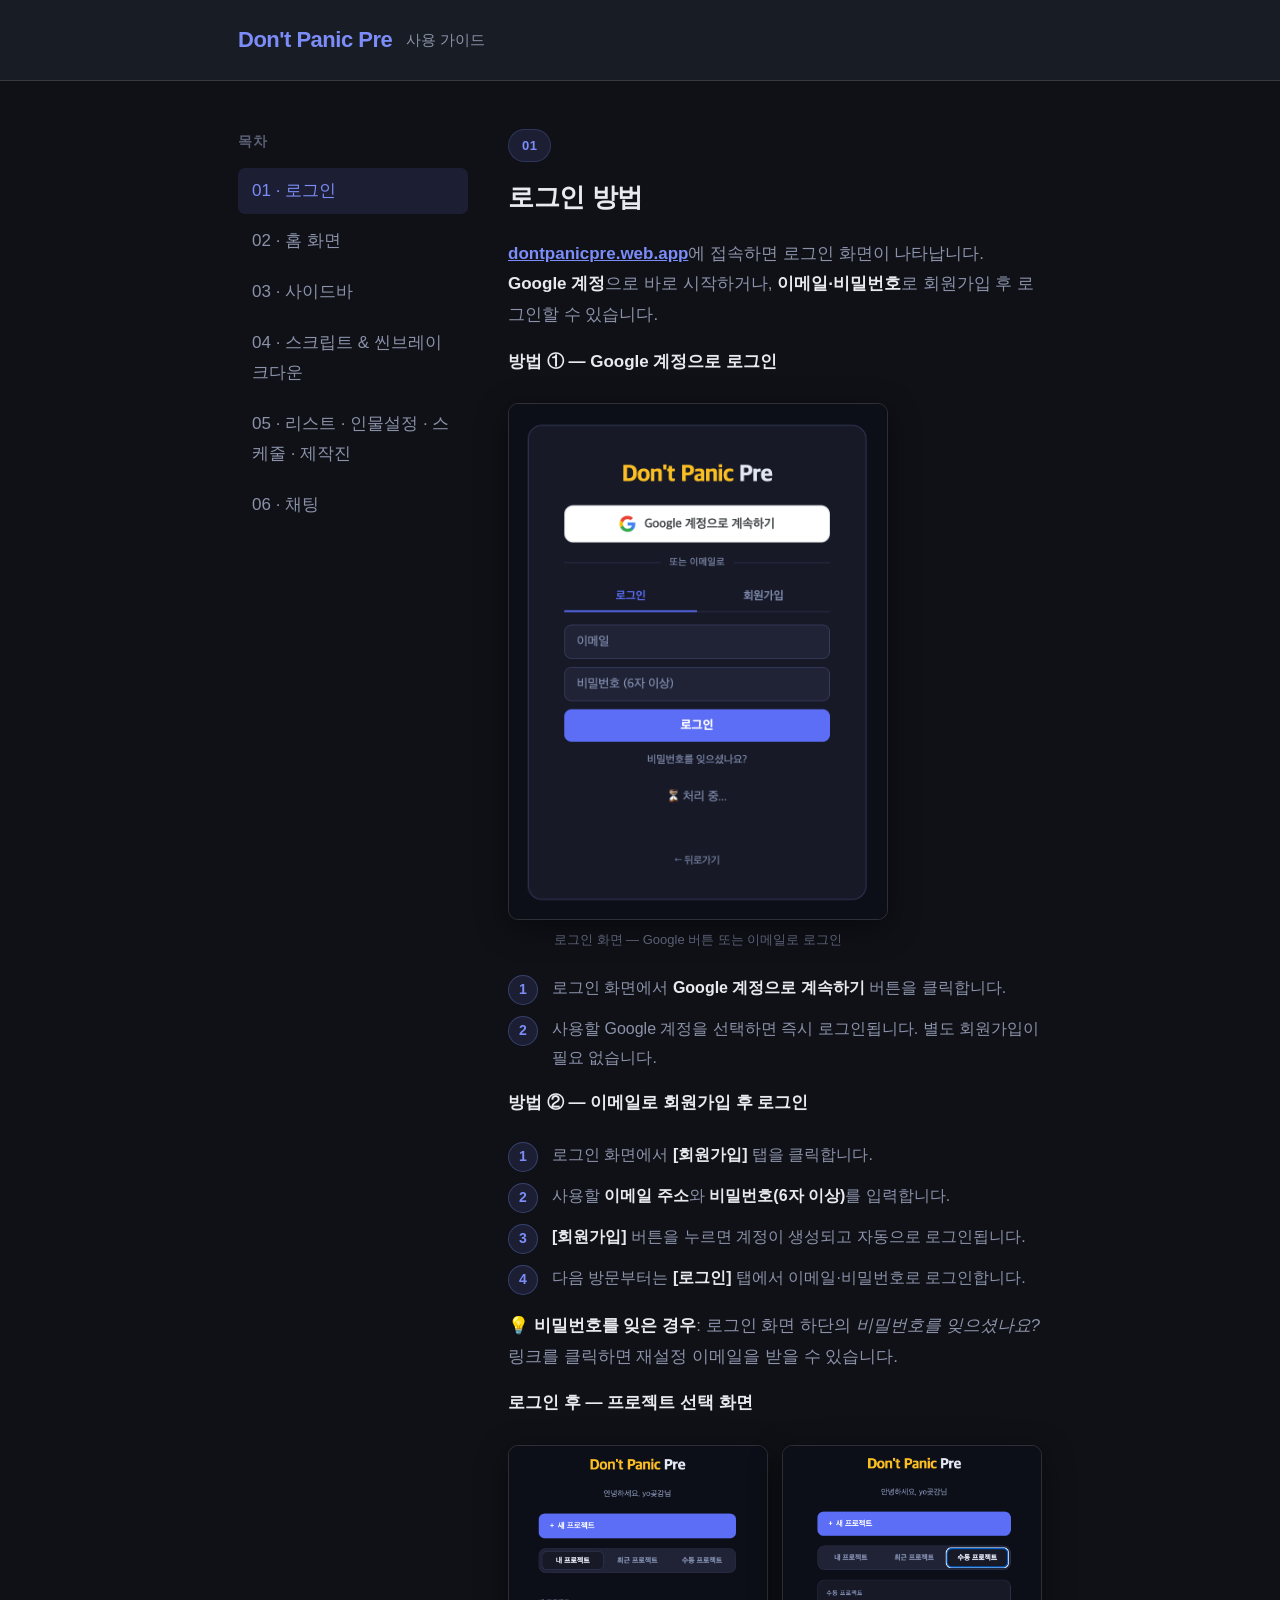
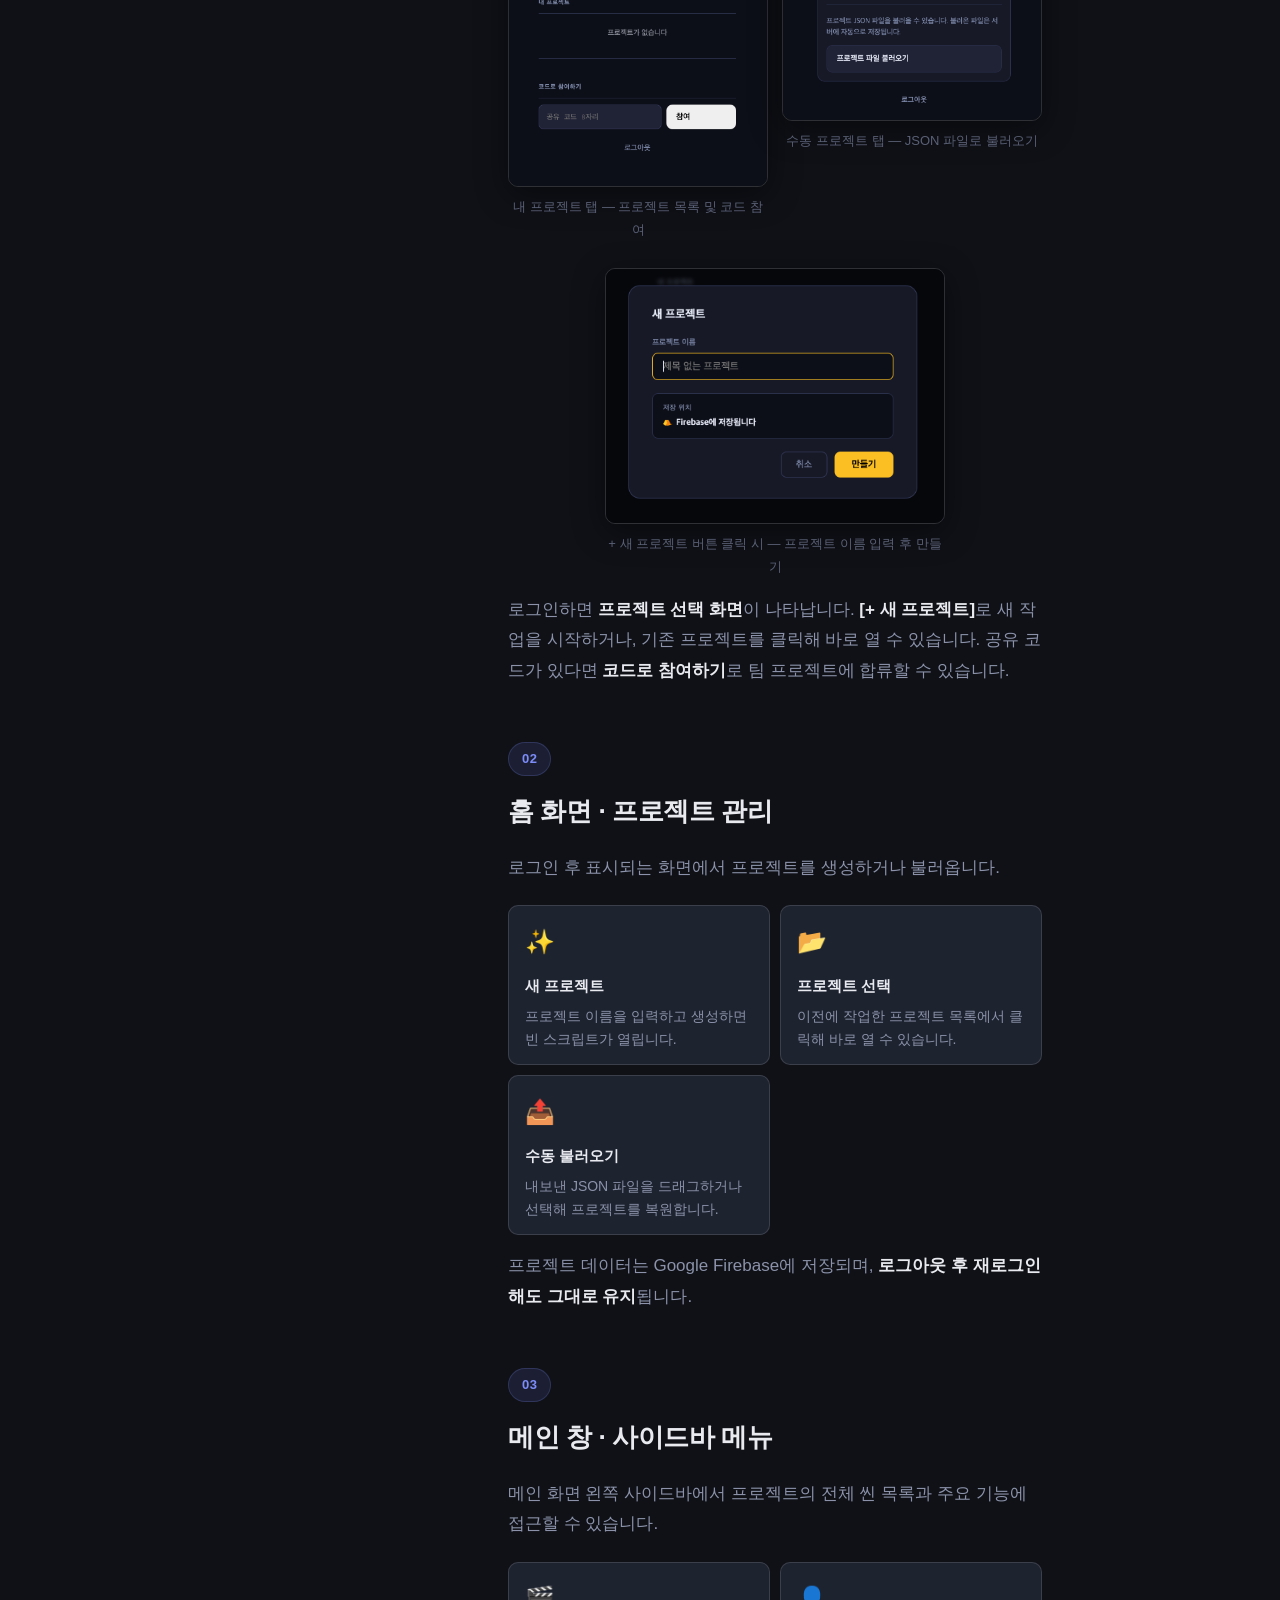
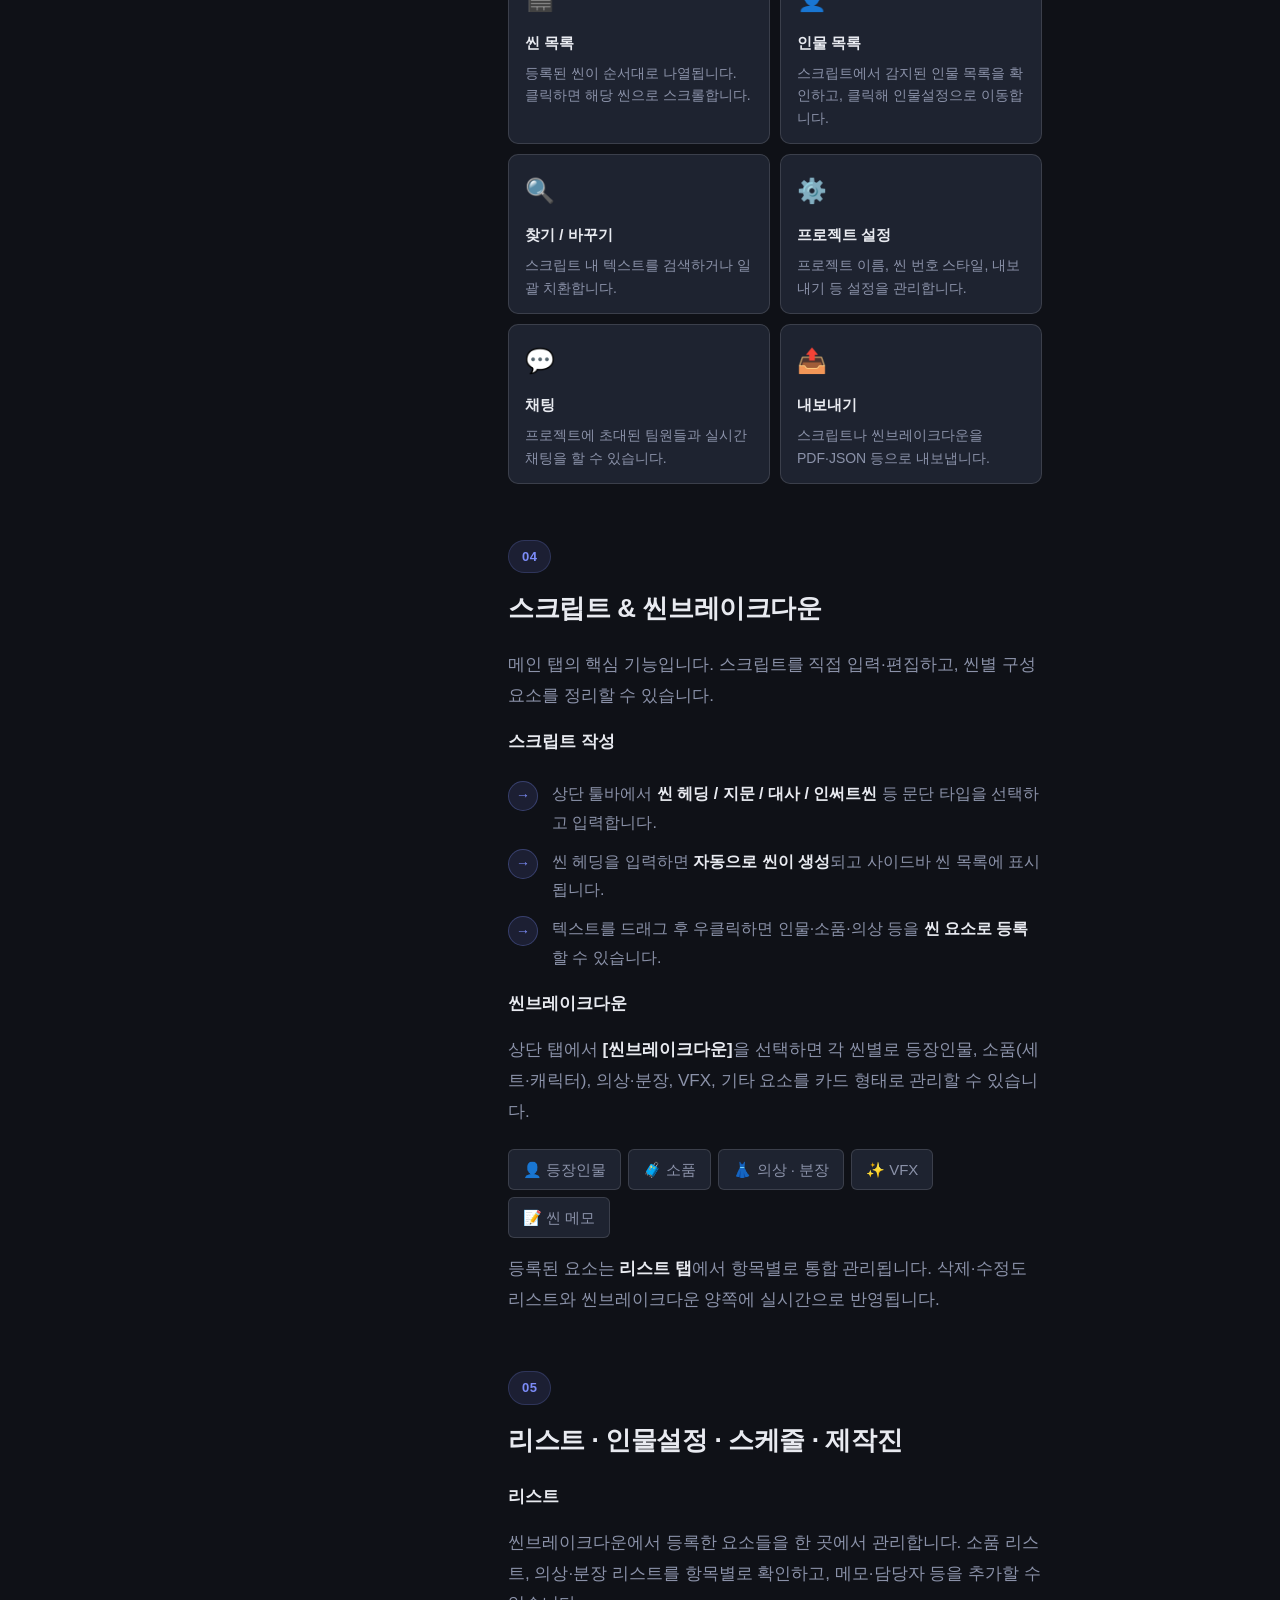
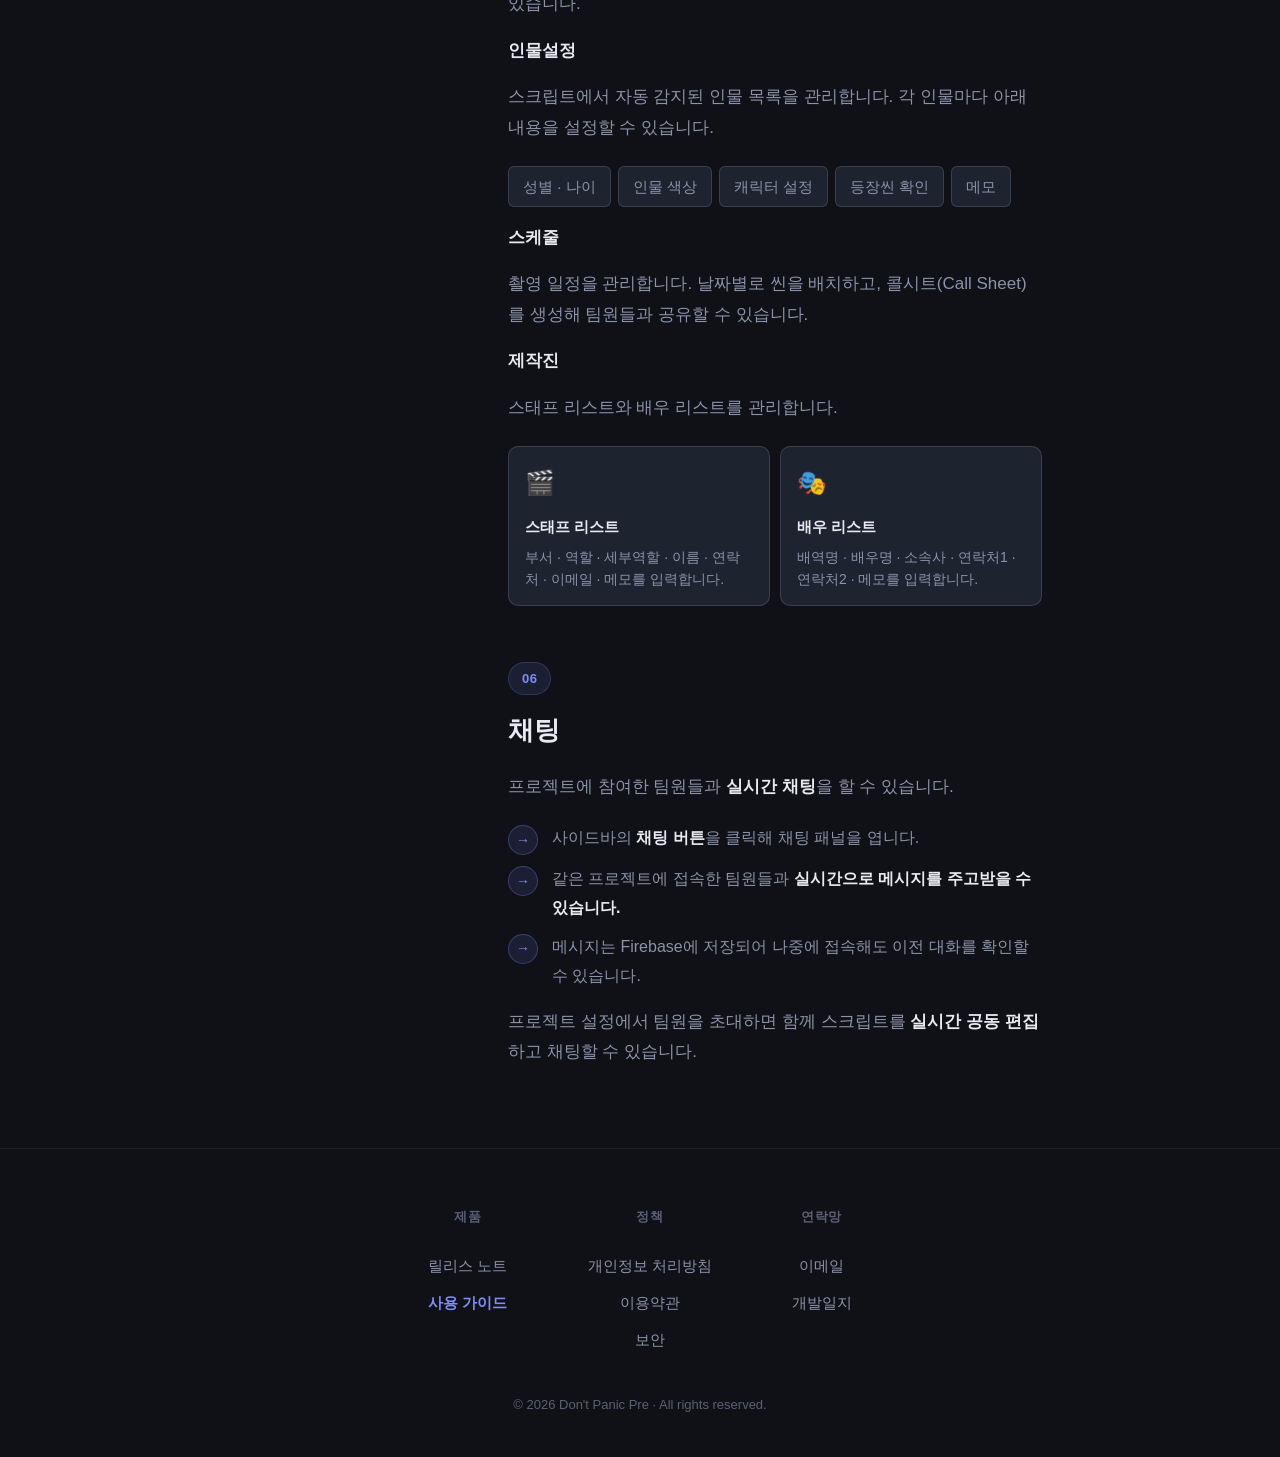
==== commit 5d8952c1: "사용가이드 로그인 스크린샷 크기 개선 — 세로 배치 및 2열 그리드로 확대 Co-Authored-By: Claude Sonnet 4.6 <noreply@anthropic.com>" ====
--- a/docs/guide.html
+++ b/docs/guide.html
@@ -216,45 +216,28 @@
       border: 1px solid var(--border2);
       display: block;
       box-shadow: 0 8px 32px rgba(0,0,0,.45);
-    }
-    .screenshot-wrap {
-      display: flex;
-      gap: 20px;
-      align-items: flex-start;
-      flex-wrap: wrap;
-      margin-top: 8px;
-    }
-    .screenshot-wrap .screenshot {
-      flex-shrink: 0;
-      width: 220px;
+      width: 100%;
     }
     .screenshot-caption {
-      font-size: 12px;
+      font-size: 13px;
       color: var(--text-dim);
       text-align: center;
-      margin-top: 7px;
-    }
-    .screenshot-center {
-      text-align: center;
       margin-top: 8px;
     }
-    .screenshot-center .screenshot {
-      max-width: 320px;
-      width: 100%;
-    }
-    .screenshot-row {
-      display: flex;
+    /* 단독 중앙 이미지 */
+    .screenshot-single {
+      margin-top: 10px;
+      max-width: 380px;
+    }
+    /* 2열 그리드 */
+    .screenshot-grid-2 {
+      display: grid;
+      grid-template-columns: 1fr 1fr;
       gap: 14px;
-      flex-wrap: wrap;
-      margin-top: 8px;
-    }
-    .screenshot-row .screenshot-col {
-      flex: 1;
-      min-width: 160px;
-      text-align: center;
-    }
-    .screenshot-row .screenshot-col .screenshot {
-      width: 100%;
+      margin-top: 10px;
+    }
+    @media (max-width: 500px) {
+      .screenshot-grid-2 { grid-template-columns: 1fr; }
     }
 
     /* 푸터 */
@@ -337,70 +320,62 @@
         <p><a href="https://dontpanicpre.web.app" style="color:var(--accent);font-weight:700">dontpanicpre.web.app</a>에 접속하면 로그인 화면이 나타납니다.<br>
         <strong>Google 계정</strong>으로 바로 시작하거나, <strong>이메일·비밀번호</strong>로 회원가입 후 로그인할 수 있습니다.</p>
 
-        <!-- 로그인 화면 스크린샷 -->
-        <div class="screenshot-wrap">
-          <div>
-            <img class="screenshot" src="images/login-screen2.png" alt="로그인 화면" style="width:200px">
-            <div class="screenshot-caption">로그인 화면</div>
-          </div>
-          <div style="flex:1;min-width:180px;display:flex;flex-direction:column;gap:18px;justify-content:center">
-
-            <!-- 방법 1 -->
-            <div>
-              <p style="font-weight:700;color:var(--text);margin-bottom:10px">방법 ① — Google 계정으로 로그인</p>
-              <div class="steps">
-                <div class="step">
-                  <div class="step-num">1</div>
-                  <div class="step-text"><strong>Google 계정으로 계속하기</strong> 버튼을 클릭합니다.</div>
-                </div>
-                <div class="step">
-                  <div class="step-num">2</div>
-                  <div class="step-text">사용할 Google 계정을 선택하면 즉시 로그인됩니다. 별도 회원가입이 필요 없습니다.</div>
-                </div>
-              </div>
-            </div>
-
-            <!-- 방법 2 -->
-            <div>
-              <p style="font-weight:700;color:var(--text);margin-bottom:10px">방법 ② — 이메일로 회원가입 후 로그인</p>
-              <div class="steps">
-                <div class="step">
-                  <div class="step-num">1</div>
-                  <div class="step-text"><strong>[회원가입]</strong> 탭을 선택하고 이메일·비밀번호를 입력합니다.</div>
-                </div>
-                <div class="step">
-                  <div class="step-num">2</div>
-                  <div class="step-text"><strong>[회원가입]</strong> 버튼을 누르면 계정 생성 후 자동 로그인됩니다.</div>
-                </div>
-                <div class="step">
-                  <div class="step-num">3</div>
-                  <div class="step-text">다음 방문부터는 <strong>[로그인]</strong> 탭에서 이메일·비밀번호로 로그인합니다.</div>
-                </div>
-              </div>
-            </div>
-
-          </div>
-        </div>
+        <!-- 방법 1: Google 로그인 -->
+        <strong>방법 ① — Google 계정으로 로그인</strong>
+        <div class="screenshot-single">
+          <img class="screenshot" src="images/login-screen2.png" alt="로그인 화면">
+          <div class="screenshot-caption">로그인 화면 — Google 버튼 또는 이메일로 로그인</div>
+        </div>
+        <div class="steps">
+          <div class="step">
+            <div class="step-num">1</div>
+            <div class="step-text">로그인 화면에서 <strong>Google 계정으로 계속하기</strong> 버튼을 클릭합니다.</div>
+          </div>
+          <div class="step">
+            <div class="step-num">2</div>
+            <div class="step-text">사용할 Google 계정을 선택하면 즉시 로그인됩니다. 별도 회원가입이 필요 없습니다.</div>
+          </div>
+        </div>
+
+        <!-- 방법 2: 이메일 회원가입 -->
+        <strong>방법 ② — 이메일로 회원가입 후 로그인</strong>
+        <div class="steps">
+          <div class="step">
+            <div class="step-num">1</div>
+            <div class="step-text">로그인 화면에서 <strong>[회원가입]</strong> 탭을 클릭합니다.</div>
+          </div>
+          <div class="step">
+            <div class="step-num">2</div>
+            <div class="step-text">사용할 <strong>이메일 주소</strong>와 <strong>비밀번호(6자 이상)</strong>를 입력합니다.</div>
+          </div>
+          <div class="step">
+            <div class="step-num">3</div>
+            <div class="step-text"><strong>[회원가입]</strong> 버튼을 누르면 계정이 생성되고 자동으로 로그인됩니다.</div>
+          </div>
+          <div class="step">
+            <div class="step-num">4</div>
+            <div class="step-text">다음 방문부터는 <strong>[로그인]</strong> 탭에서 이메일·비밀번호로 로그인합니다.</div>
+          </div>
+        </div>
+        <p>💡 <strong>비밀번호를 잊은 경우</strong>: 로그인 화면 하단의 <em>비밀번호를 잊으셨나요?</em> 링크를 클릭하면 재설정 이메일을 받을 수 있습니다.</p>
 
         <!-- 로그인 후 화면 -->
         <strong>로그인 후 — 프로젝트 선택 화면</strong>
-        <div class="screenshot-row">
-          <div class="screenshot-col">
+        <div class="screenshot-grid-2">
+          <div>
             <img class="screenshot" src="images/login-screen3.png" alt="내 프로젝트 화면">
             <div class="screenshot-caption">내 프로젝트 탭 — 프로젝트 목록 및 코드 참여</div>
           </div>
-          <div class="screenshot-col">
+          <div>
             <img class="screenshot" src="images/login-screen1.png" alt="수동 프로젝트 화면">
             <div class="screenshot-caption">수동 프로젝트 탭 — JSON 파일로 불러오기</div>
           </div>
-          <div class="screenshot-col">
-            <img class="screenshot" src="images/login-screen4.png" alt="새 프로젝트 생성">
-            <div class="screenshot-caption">+ 새 프로젝트 — 이름 입력 후 만들기</div>
-          </div>
+        </div>
+        <div class="screenshot-single" style="max-width:340px;margin:10px auto 0">
+          <img class="screenshot" src="images/login-screen4.png" alt="새 프로젝트 생성">
+          <div class="screenshot-caption">+ 새 프로젝트 버튼 클릭 시 — 프로젝트 이름 입력 후 만들기</div>
         </div>
         <p>로그인하면 <strong>프로젝트 선택 화면</strong>이 나타납니다. <strong>[+ 새 프로젝트]</strong>로 새 작업을 시작하거나, 기존 프로젝트를 클릭해 바로 열 수 있습니다. 공유 코드가 있다면 <strong>코드로 참여하기</strong>로 팀 프로젝트에 합류할 수 있습니다.</p>
-
-        <p>💡 <strong>비밀번호를 잊은 경우</strong>: 로그인 화면 하단의 <em>비밀번호를 잊으셨나요?</em> 링크를 클릭하면 재설정 이메일을 받을 수 있습니다.</p>
       </div>
     </section>
 
